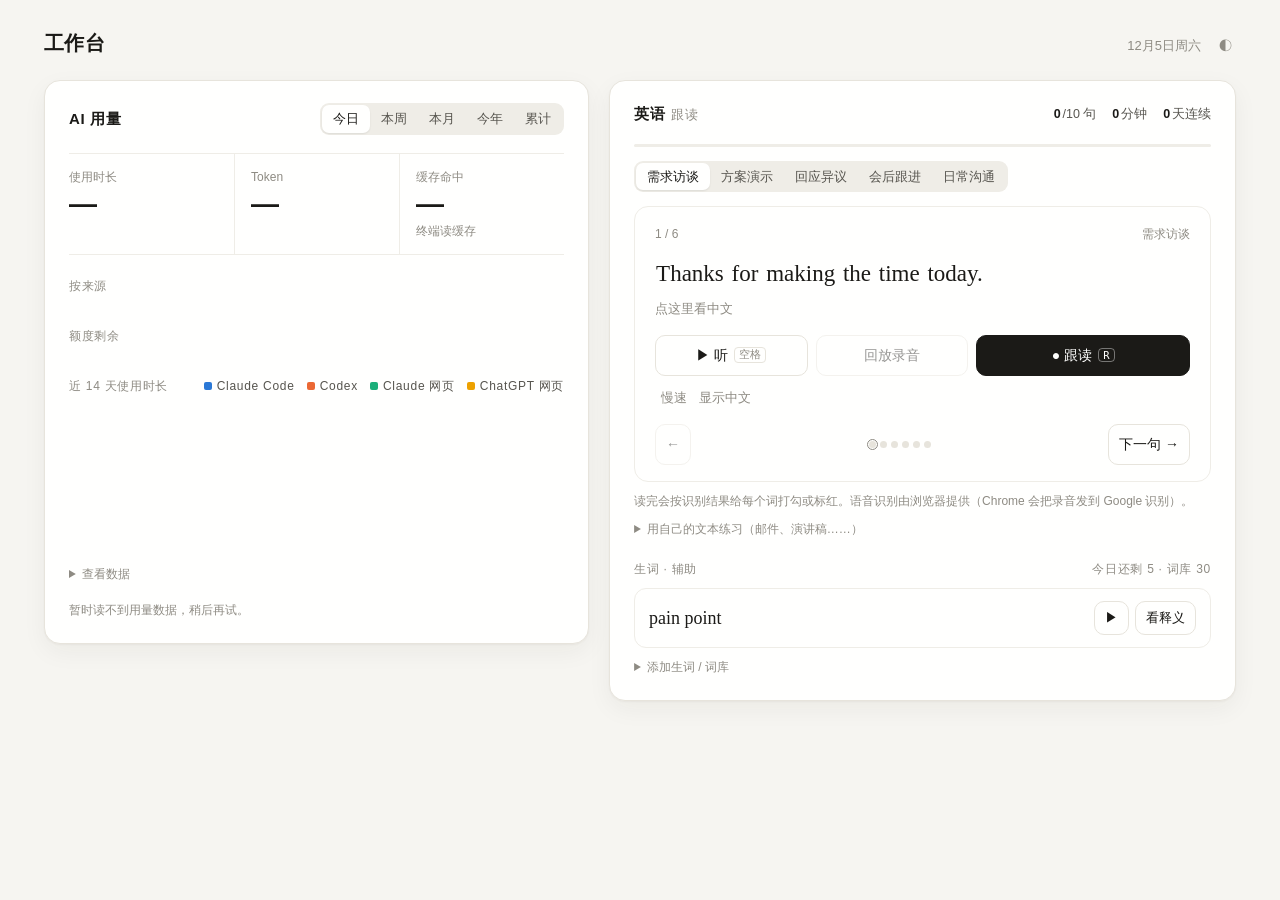
==== site/index.html @ 8e668b77 "Public workbench on GitHub Pages, English centred on reading aloud - site/index.html is the one work" ====
<!doctype html>
<html lang="zh-CN">
<head>
<meta charset="utf-8">
<meta name="viewport" content="width=device-width, initial-scale=1">
<title>个人工作台</title>
<meta name="description" content="AI 使用时长与 token 统计，以及英语跟读练习。">
<style>
:root {
  color-scheme: light;
  --bg: #f6f5f1; --panel: #fffffe; --ink: #1b1a17; --ink-2: #57554f; --ink-3: #8e8b83;
  --line: #e7e4dc; --line-2: #efede7; --accent: #b5562f; --hover: #f1efe9;
  --s1: #2a78d6; --s2: #eb6834; --s3: #1baf7a; --s4: #eda100;
  --good: #1f7a4d; --warn: #b26b00; --bad: #c0392b;
  --shadow: 0 1px 2px rgb(40 30 10 / 4%), 0 8px 24px rgb(40 30 10 / 5%);
}
@media (prefers-color-scheme: dark) {
  :root:not([data-theme="light"]) {
    color-scheme: dark;
    --bg: #131312; --panel: #1b1b19; --ink: #efede8; --ink-2: #b9b6ad; --ink-3: #85827a;
    --line: #2c2b28; --line-2: #242321; --accent: #e07a4f; --hover: #23221f;
    --s1: #3987e5; --s2: #d95926; --s3: #199e70; --s4: #c98500;
    --good: #4cbb84; --warn: #e0a33a; --bad: #e66767; --shadow: none;
  }
}
:root[data-theme="dark"] {
  color-scheme: dark;
  --bg: #131312; --panel: #1b1b19; --ink: #efede8; --ink-2: #b9b6ad; --ink-3: #85827a;
  --line: #2c2b28; --line-2: #242321; --accent: #e07a4f; --hover: #23221f;
  --s1: #3987e5; --s2: #d95926; --s3: #199e70; --s4: #c98500;
  --good: #4cbb84; --warn: #e0a33a; --bad: #e66767; --shadow: none;
}
* { box-sizing: border-box; }
html, body { margin: 0; }
body {
  background: var(--bg); color: var(--ink);
  font: 14px/1.5 -apple-system, BlinkMacSystemFont, "PingFang SC", "Helvetica Neue", "Hiragino Sans GB", sans-serif;
  -webkit-font-smoothing: antialiased;
}
button, input, textarea, select { font: inherit; color: inherit; }
.num { font-variant-numeric: tabular-nums; letter-spacing: -0.01em; }
.serif { font-family: "New York", "Iowan Old Style", Georgia, "Songti SC", serif; }
.wrap { max-width: 1240px; margin: 0 auto; padding: 28px 24px 48px; }
header.top { display: flex; align-items: baseline; justify-content: space-between; gap: 16px; margin-bottom: 22px; }
header.top h1 { margin: 0; font-size: 20px; font-weight: 600; letter-spacing: 0.02em; }
header.top .meta { color: var(--ink-3); font-size: 13px; display: flex; gap: 14px; align-items: center; }
.theme { border: 0; background: none; color: var(--ink-3); cursor: pointer; padding: 2px 4px; border-radius: 6px; }
.theme:hover { color: var(--ink); background: var(--hover); }
.grid { display: grid; grid-template-columns: minmax(0, 1fr) minmax(0, 1.15fr); gap: 20px; align-items: start; }
@media (max-width: 980px) { .grid { grid-template-columns: 1fr; } }
.panel { background: var(--panel); border: 1px solid var(--line); border-radius: 16px; box-shadow: var(--shadow); padding: 22px 24px 24px; min-width: 0; }
.panel-head { display: flex; align-items: center; justify-content: space-between; gap: 12px; margin-bottom: 18px; flex-wrap: wrap; }
.panel-head h2 { margin: 0; font-size: 15px; font-weight: 600; letter-spacing: 0.04em; }
.panel-head h2 span { color: var(--ink-3); font-weight: 400; margin-left: 6px; font-size: 13px; }
.sub { color: var(--ink-3); font-size: 12px; }
.section-title { color: var(--ink-3); font-size: 12px; letter-spacing: 0.06em; margin: 22px 0 10px; display: flex; justify-content: space-between; align-items: baseline; gap: 8px; flex-wrap: wrap; }
.seg { display: inline-flex; background: var(--line-2); border-radius: 9px; padding: 2px; max-width: 100%; overflow-x: auto; }
.seg button { border: 0; background: none; padding: 4px 11px; border-radius: 7px; cursor: pointer; color: var(--ink-2); font-size: 13px; white-space: nowrap; }
.seg button[aria-pressed="true"] { background: var(--panel); color: var(--ink); box-shadow: 0 1px 2px rgb(0 0 0 / 8%); }

/* AI 用量 */
.hero { display: grid; grid-template-columns: repeat(3, minmax(0, 1fr)); border-top: 1px solid var(--line-2); border-bottom: 1px solid var(--line-2); }
.hero > div { padding: 14px 0; min-width: 0; }
.hero > div + div { padding-left: 16px; border-left: 1px solid var(--line-2); }
.hero .k { color: var(--ink-3); font-size: 12px; }
.hero .v { font-size: 28px; font-weight: 600; line-height: 1.15; margin-top: 2px; }
.hero .v small { font-size: 14px; font-weight: 500; color: var(--ink-2); margin-left: 1px; }
.hero .d { color: var(--ink-3); font-size: 12px; margin-top: 2px; }
.rows { display: grid; gap: 2px; }
.row { display: grid; grid-template-columns: 10px minmax(0, 1fr) 70px 64px; align-items: center; gap: 10px; padding: 7px 0; }
.row .sw { width: 8px; height: 8px; border-radius: 2px; }
.row .name { display: flex; gap: 8px; align-items: baseline; min-width: 0; }
.row .name span:first-child { white-space: nowrap; overflow: hidden; text-overflow: ellipsis; }
.tag { font-size: 11px; color: var(--ink-3); border: 1px solid var(--line); border-radius: 5px; padding: 0 5px; line-height: 17px; white-space: nowrap; }
.row .t, .row .n { text-align: right; }
.row .n { color: var(--ink-2); }
.row .bar { grid-column: 2 / -1; height: 3px; background: var(--line-2); border-radius: 2px; overflow: hidden; margin-top: -2px; }
.row .bar i { display: block; height: 100%; border-radius: 2px; }
.row.head { color: var(--ink-3); font-size: 12px; padding: 0 0 2px; }
.quota { display: grid; grid-template-columns: repeat(2, minmax(0, 1fr)); gap: 12px; }
.qcard { border: 1px solid var(--line-2); border-radius: 12px; padding: 12px 14px; }
.qcard h3 { margin: 0 0 8px; font-size: 13px; font-weight: 600; }
.qline { display: grid; grid-template-columns: 24px minmax(0, 1fr) 40px; gap: 8px; align-items: center; font-size: 12px; color: var(--ink-2); }
.qline + .qline { margin-top: 8px; }
.qline b { font-weight: 600; color: var(--ink); text-align: right; font-size: 13px; }
.meter { height: 5px; background: var(--line-2); border-radius: 3px; overflow: hidden; }
.meter i { display: block; height: 100%; background: var(--ink-2); border-radius: 3px; }
.meter i.warn { background: var(--warn); }
.meter i.bad { background: var(--bad); }
.qreset { color: var(--ink-3); font-size: 11.5px; grid-column: 2 / -1; margin-top: -3px; }
.empty { color: var(--ink-3); font-size: 12.5px; }
.legend { display: flex; gap: 12px; flex-wrap: wrap; font-size: 12px; color: var(--ink-2); }
.legend span { display: inline-flex; align-items: center; gap: 5px; }
.legend i { width: 8px; height: 8px; border-radius: 2px; display: inline-block; }
.chart { position: relative; margin-top: 10px; }
.chart svg { display: block; width: 100%; height: 150px; overflow: visible; }
.chart .axis { fill: var(--ink-3); font-size: 10.5px; }
.chart .grid-line { stroke: var(--line-2); stroke-width: 1; }
.tip { position: absolute; pointer-events: none; background: var(--panel); border: 1px solid var(--line); border-radius: 10px; padding: 8px 10px; font-size: 12px; box-shadow: 0 6px 20px rgb(0 0 0 / 10%); min-width: 170px; opacity: 0; transition: opacity 120ms; z-index: 5; }
.tip.on { opacity: 1; }
.tip .tt { color: var(--ink-3); margin-bottom: 4px; }
.tip .tr { display: grid; grid-template-columns: 10px 1fr auto; gap: 6px; align-items: center; }
.tip .tr i { width: 8px; height: 8px; border-radius: 2px; }
details.data { margin-top: 10px; font-size: 12px; color: var(--ink-3); }
details.data summary { cursor: pointer; width: max-content; }
details.data .scroll { overflow-x: auto; }
details.data table { width: 100%; border-collapse: collapse; margin-top: 8px; color: var(--ink-2); white-space: nowrap; }
details.data th, details.data td { text-align: right; padding: 3px 6px; border-bottom: 1px solid var(--line-2); font-weight: 400; }
details.data th:first-child, details.data td:first-child { text-align: left; }
.foot { margin-top: 18px; color: var(--ink-3); font-size: 11.5px; line-height: 1.6; }

/* 英语：跟读 */
.chips { display: flex; gap: 16px; color: var(--ink-2); font-size: 12.5px; flex-wrap: wrap; }
.chips b { color: var(--ink); font-weight: 600; margin-right: 2px; }
.progress { height: 3px; background: var(--line-2); border-radius: 2px; overflow: hidden; margin-bottom: 14px; }
.progress i { display: block; height: 100%; background: var(--accent); transition: width 400ms ease; }
.topics { margin-bottom: 14px; }
.read { border: 1px solid var(--line-2); border-radius: 14px; padding: 18px 20px 16px; }
.read .pos { display: flex; justify-content: space-between; color: var(--ink-3); font-size: 12px; }
.sentence { font-size: 23px; line-height: 1.5; margin: 14px 0 6px; word-break: break-word; }
.sentence .w { border-radius: 4px; padding: 0 1px; transition: background 200ms, color 200ms; }
.sentence .w.hit { color: var(--good); }
.sentence .w.miss { color: var(--bad); text-decoration: underline; text-decoration-thickness: 1.5px; text-underline-offset: 4px; }
.sentence .w.now { background: color-mix(in srgb, var(--accent) 18%, transparent); }
.zh { color: var(--ink-2); font-size: 14px; min-height: 21px; }
.zh button { border: 0; background: none; color: var(--ink-3); cursor: pointer; padding: 0; font-size: 12.5px; }
.zh button:hover { color: var(--ink); }
.controls { display: grid; grid-template-columns: 1fr 1fr 1.4fr; gap: 8px; margin-top: 16px; }
.btn { border: 1px solid var(--line); background: var(--panel); border-radius: 10px; padding: 9px 10px; cursor: pointer; display: inline-flex; align-items: center; justify-content: center; gap: 6px; transition: background 120ms, border-color 120ms; white-space: nowrap; }
.btn:hover { background: var(--hover); }
.btn:disabled { opacity: 0.45; cursor: default; }
.btn kbd { font: 10.5px ui-monospace, monospace; color: var(--ink-3); border: 1px solid var(--line); border-radius: 4px; padding: 0 4px; }
.btn.primary { background: var(--ink); color: var(--panel); border-color: var(--ink); }
.btn.primary kbd { color: inherit; border-color: color-mix(in srgb, var(--panel) 40%, transparent); }
.btn.primary:hover { opacity: 0.9; background: var(--ink); }
.btn.rec { background: var(--bad); border-color: var(--bad); color: #fff; }
.btn.rec kbd { color: inherit; border-color: rgb(255 255 255 / 45%); }
.subcontrols { display: flex; justify-content: space-between; align-items: center; gap: 10px; margin-top: 10px; flex-wrap: wrap; }
.link { border: 0; background: none; color: var(--ink-3); cursor: pointer; padding: 3px 6px; border-radius: 6px; font-size: 12.5px; }
.link:hover { color: var(--ink); background: var(--hover); }
.link[aria-pressed="true"] { color: var(--ink); }
.result { margin-top: 14px; padding-top: 12px; border-top: 1px solid var(--line-2); display: none; gap: 4px; }
.result.on { display: grid; }
.result .score { display: flex; align-items: baseline; gap: 10px; }
.result .score b { font-size: 26px; font-weight: 600; }
.result .score span { color: var(--ink-3); font-size: 12.5px; }
.result .heard { color: var(--ink-2); font-size: 13px; }
.nav { display: grid; grid-template-columns: auto 1fr auto; gap: 8px; margin-top: 14px; align-items: center; }
.nav .dots { display: flex; gap: 4px; justify-content: center; flex-wrap: wrap; }
.nav .dots i { width: 7px; height: 7px; border-radius: 50%; background: var(--line); }
.nav .dots i.done { background: var(--good); }
.nav .dots i.cur { outline: 1.5px solid var(--ink-3); outline-offset: 1px; }
.note { color: var(--ink-3); font-size: 12px; margin-top: 10px; }
.custom { display: grid; gap: 8px; margin-top: 10px; }
.field { border: 1px solid var(--line); background: var(--bg); border-radius: 9px; padding: 8px 10px; width: 100%; outline: none; }
.field:focus { border-color: var(--ink-3); background: var(--panel); }
textarea.field { min-height: 84px; resize: vertical; line-height: 1.5; }
.row-end { display: flex; justify-content: space-between; align-items: center; gap: 8px; }
.btn-sm { border: 1px solid var(--line); background: var(--panel); border-radius: 8px; padding: 6px 14px; cursor: pointer; }
.btn-sm:hover { background: var(--hover); }
.msg { font-size: 12px; color: var(--ink-3); }
.msg.err { color: var(--bad); }

/* 英语：生词（辅助） */
.vocab { display: grid; grid-template-columns: minmax(0, 1fr) auto; gap: 12px; align-items: center; border: 1px solid var(--line-2); border-radius: 12px; padding: 12px 14px; }
.vocab .vf { font-size: 18px; font-weight: 500; }
.vocab .vb { color: var(--ink-2); font-size: 13px; margin-top: 2px; }
.vocab .ve { color: var(--ink-3); font-size: 12.5px; font-style: italic; margin-top: 2px; }
.vocab .va { display: flex; gap: 6px; }
.vocab .va .btn { padding: 6px 10px; font-size: 13px; }
.vocab .va .again { color: var(--bad); }
.vocab .va .good { color: var(--good); }
details.more { margin-top: 10px; }
details.more summary { cursor: pointer; color: var(--ink-3); font-size: 12px; width: max-content; }
.deck-list { margin-top: 8px; max-height: 240px; overflow: auto; border-top: 1px solid var(--line-2); }
.deck-item { display: grid; grid-template-columns: minmax(0, 1fr) auto auto; gap: 10px; align-items: center; padding: 6px 2px; border-bottom: 1px solid var(--line-2); font-size: 13px; }
.deck-item .f { overflow: hidden; text-overflow: ellipsis; white-space: nowrap; }
.deck-item .f span { color: var(--ink-3); margin-left: 8px; }
.deck-item .b { color: var(--ink-3); font-size: 11.5px; }
.deck-item button { border: 0; background: none; color: var(--ink-3); cursor: pointer; padding: 2px 6px; border-radius: 6px; }
.deck-item button:hover { color: var(--bad); background: var(--hover); }
form.add { display: grid; grid-template-columns: 1fr 1fr auto; gap: 8px; margin-top: 10px; }
form.add .ex { grid-column: 1 / 3; }

@media (max-width: 560px) {
  .wrap { padding: 18px 16px 36px; }
  .panel { padding: 18px 16px 20px; }
  .hero .v { font-size: 22px; }
  .hero > div + div { padding-left: 10px; }
  .quota { grid-template-columns: 1fr; }
  .row { grid-template-columns: 10px minmax(0, 1fr) 60px 52px; }
  .sentence { font-size: 20px; }
  .controls { grid-template-columns: 1fr 1fr; }
  .controls .btn.primary { grid-column: 1 / -1; }
  form.add { grid-template-columns: 1fr; }
  form.add .ex { grid-column: auto; }
}
@media (prefers-reduced-motion: reduce) { * { transition: none !important; } }
</style>
</head>
<body>
<div class="wrap">
  <header class="top">
    <h1>工作台</h1>
    <div class="meta">
      <span id="today"></span>
      <button class="theme" id="theme" title="切换深浅色" aria-label="切换深浅色">◐</button>
    </div>
  </header>

  <div class="grid">
    <!-- ==================== AI 用量 ==================== -->
    <section class="panel" aria-labelledby="ai-h">
      <div class="panel-head">
        <h2 id="ai-h">AI 用量</h2>
        <div class="seg" id="period" role="group" aria-label="统计区间"></div>
      </div>
      <div class="hero">
        <div><div class="k">使用时长</div><div class="v num" id="h-time">—</div><div class="d" id="h-time-d">&nbsp;</div></div>
        <div><div class="k">Token</div><div class="v num" id="h-tok">—</div><div class="d" id="h-tok-d">&nbsp;</div></div>
        <div><div class="k">缓存命中</div><div class="v num" id="h-cache">—</div><div class="d">终端读缓存</div></div>
      </div>
      <div class="section-title"><span>按来源</span></div>
      <div class="rows" id="rows"></div>
      <div class="section-title"><span>额度剩余</span><span id="q-note"></span></div>
      <div class="quota" id="quota"></div>
      <div class="section-title"><span>近 14 天使用时长</span><div class="legend" id="legend"></div></div>
      <div class="chart" id="chart"><svg id="svg" role="img" aria-label="近 14 天每天各来源使用时长"></svg><div class="tip" id="tip"></div></div>
      <details class="data"><summary>查看数据</summary><div class="scroll"><table id="table"></table></div></details>
      <div class="foot" id="foot">正在读取数据…</div>
    </section>

    <!-- ==================== 英语 ==================== -->
    <section class="panel" aria-labelledby="en-h">
      <div class="panel-head">
        <h2 id="en-h">英语<span>跟读</span></h2>
        <div class="chips" id="chips"></div>
      </div>
      <div class="progress"><i id="prog" style="width:0"></i></div>
      <div class="seg topics" id="topics" role="group" aria-label="材料"></div>

      <div class="read" id="read">
        <div class="pos"><span id="pos"></span><span id="passage-title"></span></div>
        <div class="sentence serif" id="sentence" aria-live="polite"></div>
        <div class="zh" id="zh"></div>
        <div class="controls">
          <button class="btn" id="b-listen" type="button">▶ 听 <kbd>空格</kbd></button>
          <button class="btn" id="b-play" type="button" disabled>回放录音</button>
          <button class="btn primary" id="b-rec" type="button">● 跟读 <kbd>R</kbd></button>
        </div>
        <div class="subcontrols">
          <span><button class="link" id="b-slow" type="button" aria-pressed="false">慢速</button><button class="link" id="b-zh" type="button" aria-pressed="false">显示中文</button></span>
          <span class="msg" id="rec-msg"></span>
        </div>
        <div class="result" id="result">
          <div class="score"><b class="num" id="score"></b><span id="score-d"></span></div>
          <div class="heard" id="heard"></div>
        </div>
        <div class="nav">
          <button class="btn" id="b-prev" type="button" aria-label="上一句">←</button>
          <div class="dots" id="dots"></div>
          <button class="btn" id="b-next" type="button">下一句 →</button>
        </div>
      </div>
      <div class="note" id="sr-note"></div>

      <details class="more" id="custom-box"><summary>用自己的文本练习（邮件、演讲稿……）</summary>
        <form class="custom" id="custom">
          <textarea class="field" name="text" placeholder="粘贴英文，按句子自动拆开"></textarea>
          <div class="row-end"><span class="msg" id="custom-msg">只保存在这个浏览器里</span><button class="btn-sm" type="submit">开始练习</button></div>
        </form>
      </details>

      <div class="section-title"><span>生词 · 辅助</span><span id="vocab-count"></span></div>
      <div id="vocab"></div>
      <details class="more"><summary>添加生词 / 词库</summary>
        <form class="add" id="add" autocomplete="off">
          <input class="field" name="front" placeholder="英文" required>
          <input class="field" name="back" placeholder="中文" required>
          <button class="btn-sm" type="submit">添加</button>
          <input class="field ex" name="example" placeholder="例句（可选）">
          <span class="msg" id="add-msg"></span>
        </form>
        <div class="deck-list" id="deck-list"></div>
      </details>
    </section>
  </div>
</div>

<script>
(() => {
  // ================= 通用 =================
  const $ = id => document.getElementById(id)
  const el = (tag, attrs = {}, ...kids) => {
    const e = document.createElement(tag)
    for (const [k, v] of Object.entries(attrs)) {
      if (k === 'class') e.className = v
      else if (k === 'style') e.style.cssText = v
      else if (k.startsWith('on')) e.addEventListener(k.slice(2), v)
      else e.setAttribute(k, v)
    }
    for (const k of kids.flat()) if (k != null) e.append(k)
    return e
  }
  const store = {
    get(k, d) { try { const v = localStorage.getItem(k); return v == null ? d : JSON.parse(v) } catch { return d } },
    set(k, v) { try { localStorage.setItem(k, JSON.stringify(v)) } catch { /* 无痕模式等 */ } },
  }
  const pad2 = n => String(n).padStart(2, '0')
  const dayKey = (t = new Date()) => `${t.getFullYear()}-${pad2(t.getMonth() + 1)}-${pad2(t.getDate())}`
  const addDays = (k, n) => { const d = new Date(k + 'T00:00'); d.setDate(d.getDate() + n); return dayKey(d) }
  const fmtTime = min => {
    const m = Math.floor(min)
    if (m < 60) return [m, 'm']
    const h = Math.floor(m / 60)
    return h >= 100 ? [h, 'h'] : [`${h}h${pad2(m % 60)}`, 'm']
  }
  const fmtTimeStr = m => fmtTime(m).join('')
  const fmtTok = n => n >= 1e9 ? [(n / 1e9).toFixed(1), 'B'] : n >= 1e6 ? [(n / 1e6).toFixed(1), 'M']
    : n >= 1e3 ? [(n / 1e3).toFixed(n < 1e4 ? 1 : 0), 'k'] : [String(n), '']
  const fmtTokStr = n => fmtTok(n).join('')
  const big = ([v, u]) => [document.createTextNode(v), u ? el('small', {}, u) : null]

  const applyTheme = t => { if (t) document.documentElement.dataset.theme = t; else delete document.documentElement.dataset.theme }
  applyTheme(store.get('wb-theme', ''))
  $('theme').addEventListener('click', () => {
    const cur = document.documentElement.dataset.theme || (matchMedia('(prefers-color-scheme: dark)').matches ? 'dark' : 'light')
    const next = cur === 'dark' ? 'light' : 'dark'
    applyTheme(next); store.set('wb-theme', next); drawChart()
  })
  $('today').textContent = new Date().toLocaleDateString('zh-CN', { month: 'long', day: 'numeric', weekday: 'short' })

  // ================= AI 用量 =================
  const SOURCES = [
    { id: 'claude_code', name: 'Claude Code', tag: '实际', color: '--s1' },
    { id: 'codex', name: 'Codex', tag: '实际', color: '--s2' },
    { id: 'claude', name: 'Claude 网页', tag: '估算', color: '--s3' },
    { id: 'chatgpt', name: 'ChatGPT 网页', tag: '估算', color: '--s4' },
  ]
  const PERIODS = [['day', '今日'], ['week', '本周'], ['month', '本月'], ['year', '今年'], ['all', '累计']]
  let period = store.get('wb-period', 'day')
  if (!PERIODS.some(p => p[0] === period)) period = 'day'
  let data = null
  let days = []

  for (const [id, label] of PERIODS) {
    $('period').append(el('button', { type: 'button', 'data-id': id, 'aria-pressed': String(id === period),
      onclick: () => { period = id; store.set('wb-period', id); renderUsage() } }, label))
  }
  $('legend').replaceChildren(...SOURCES.map(s => el('span', {}, el('i', { style: `background:var(${s.color})` }), s.name)))

  const until = iso => {
    if (!iso) return ''
    const m = Math.round((Date.parse(iso) - Date.now()) / 60000)
    if (!isFinite(m)) return ''
    if (m <= 0) return '数据之后已重置'
    if (m < 60) return `${m} 分钟后重置`
    if (m < 1440) return `${Math.floor(m / 60)} 小时 ${m % 60} 分后重置`
    const d = new Date(iso)
    return `周${'日一二三四五六'[d.getDay()]} ${pad2(d.getHours())}:${pad2(d.getMinutes())} 重置`
  }
  const ago = iso => {
    const m = Math.round((Date.now() - Date.parse(iso)) / 60000)
    return m < 1 ? '刚刚' : m < 60 ? `${m} 分钟前` : m < 1440 ? `${Math.round(m / 60)} 小时前` : `${Math.round(m / 1440)} 天前`
  }

  function renderUsage() {
    if (!data) return
    for (const b of $('period').children) b.setAttribute('aria-pressed', String(b.dataset.id === period))
    const p = data.periods[period]
    const label = PERIODS.find(x => x[0] === period)[1]
    $('h-time').replaceChildren(...big(fmtTime(p.total.minutes)))
    $('h-tok').replaceChildren(...big(fmtTok(p.total.tokens)))
    $('h-cache').replaceChildren(...big(fmtTok(p.cli_total.cache_read_tokens || 0)))
    $('h-time-d').textContent = `${label} · 终端 ${fmtTimeStr(p.cli_total.minutes)} · 网页 ${fmtTimeStr(p.web_total.minutes)}`
    $('h-tok-d').textContent = `终端 ${fmtTokStr(p.cli_total.tokens)} · 网页 ${fmtTokStr(p.web_total.tokens)}`
    const maxMin = Math.max(1, ...SOURCES.map(s => p[s.id].minutes))
    $('rows').replaceChildren(
      el('div', { class: 'row head' }, el('span'), el('span', {}, '来源'), el('span', { class: 't' }, '时长'), el('span', { class: 'n' }, 'Token')),
      ...SOURCES.map(s => el('div', { class: 'row' },
        el('span', { class: 'sw', style: `background:var(${s.color})` }),
        el('span', { class: 'name' }, el('span', {}, s.name), el('span', { class: 'tag' }, s.tag)),
        el('span', { class: 't num' }, fmtTimeStr(p[s.id].minutes)),
        el('span', { class: 'n num' }, fmtTokStr(p[s.id].tokens)),
        el('span', { class: 'bar' }, el('i', { style: `width:${(p[s.id].minutes / maxMin * 100).toFixed(1)}%;background:var(${s.color})` })))))
    const q = data.quota || {}
    const card = (title, w) => {
      const lines = [['five_hour', '5h'], ['seven_day', '7d']].filter(([k]) => w && w[k])
      if (!lines.length) return el('div', { class: 'qcard' }, el('h3', {}, title), el('div', { class: 'empty' }, '暂无读数'))
      return el('div', { class: 'qcard' }, el('h3', {}, title), ...lines.map(([k, short]) => {
        const left = w[k].remaining_percent
        return el('div', { class: 'qline' }, el('span', {}, short),
          el('span', { class: 'meter' }, el('i', { class: left <= 10 ? 'bad' : left <= 25 ? 'warn' : '', style: `width:${left}%` })),
          el('b', { class: 'num' }, `${Math.round(left)}%`),
          el('span', { class: 'qreset' }, until(w[k].resets_at)))
      }))
    }
    $('quota').replaceChildren(card('Claude', q.claude), card('Codex', q.codex))
    $('q-note').textContent = data.updated_at ? `${ago(data.updated_at)}的读数` : ''
    $('foot').textContent = `数据更新于 ${new Date(data.updated_at).toLocaleString('zh-CN', { month: 'numeric', day: 'numeric', hour: '2-digit', minute: '2-digit' })}，每 12 小时自动更新。终端数据来自 Claude Code / Codex 的会话记录（实际 token）；网页数据来自浏览器扩展（按文字估算）。Token = 未命中缓存的输入 + 写缓存 + 输出。`
  }

  const css = v => getComputedStyle(document.documentElement).getPropertyValue(v).trim()
  function drawChart() {
    const svg = $('svg')
    const W = svg.clientWidth || 600, H = 150, padL = 30, padB = 20, padT = 6
    svg.setAttribute('viewBox', `0 0 ${W} ${H}`)
    svg.replaceChildren()
    if (!days.length) return
    const NS = 'http://www.w3.org/2000/svg'
    const mk = (tag, a) => { const e = document.createElementNS(NS, tag); for (const k in a) e.setAttribute(k, a[k]); return e }
    const totals = days.map(d => SOURCES.reduce((s, x) => s + d[x.id].minutes, 0))
    const maxH = Math.max(60, ...totals) / 60
    const step = maxH <= 2 ? 0.5 : maxH <= 6 ? 1 : maxH <= 12 ? 2 : 4
    const top = Math.ceil(maxH / step) * step
    const y = min => padT + (H - padT - padB) * (1 - min / 60 / top)
    for (let v = 0; v <= top + 1e-9; v += step) {
      svg.append(mk('line', { x1: padL, x2: W, y1: y(v * 60), y2: y(v * 60), class: 'grid-line' }))
      const t = mk('text', { x: padL - 6, y: y(v * 60) + 3.5, 'text-anchor': 'end', class: 'axis' }); t.textContent = `${v}h`; svg.append(t)
    }
    const bw = (W - padL) / days.length
    const barW = Math.min(22, bw * 0.62)
    days.forEach((d, i) => {
      const cx = padL + bw * i + bw / 2
      let acc = 0
      for (const s of SOURCES) {
        const v = d[s.id].minutes
        if (v <= 0) continue
        const y0 = y(acc), y1 = y(acc + v)
        const h = Math.max(0, y0 - y1 - (acc > 0 ? 2 : 0))
        acc += v
        if (h >= 0.5) svg.append(mk('rect', { x: cx - barW / 2, y: y1, width: barW, height: h, rx: 2, fill: css(s.color) }))
      }
      if (i % 2 === (days.length - 1) % 2) {
        const t = mk('text', { x: cx, y: H - 5, 'text-anchor': 'middle', class: 'axis' }); t.textContent = d.date.slice(5).replace('-', '/'); svg.append(t)
      }
      const hit = mk('rect', { x: padL + bw * i, y: 0, width: bw, height: H - padB, fill: 'transparent' })
      hit.addEventListener('mouseenter', () => showTip(i, cx))
      hit.addEventListener('mouseleave', () => $('tip').classList.remove('on'))
      svg.append(hit)
    })
  }
  function showTip(i, cx) {
    const d = days[i], tip = $('tip')
    const total = SOURCES.reduce((s, x) => s + d[x.id].minutes, 0)
    tip.replaceChildren(el('div', { class: 'tt' }, `${d.date} · ${fmtTimeStr(total)}`),
      ...SOURCES.map(s => el('div', { class: 'tr' }, el('i', { style: `background:var(${s.color})` }), el('span', {}, s.name),
        el('span', { class: 'num' }, `${fmtTimeStr(d[s.id].minutes)} · ${fmtTokStr(d[s.id].tokens)}`))))
    tip.style.left = `${Math.min(Math.max(0, cx - 85), $('chart').clientWidth - 180)}px`
    tip.style.top = '-8px'
    tip.classList.add('on')
  }
  addEventListener('resize', () => drawChart())

  function renderTable() {
    $('table').replaceChildren(
      el('tr', {}, el('th', {}, '日期'), ...SOURCES.map(s => el('th', {}, s.name)), el('th', {}, '合计')),
      ...days.slice().reverse().map(d => el('tr', {}, el('td', {}, d.date),
        ...SOURCES.map(s => el('td', { class: 'num' }, `${fmtTimeStr(d[s.id].minutes)} / ${fmtTokStr(d[s.id].tokens)}`)),
        el('td', { class: 'num' }, `${fmtTimeStr(d.total.minutes)} / ${fmtTokStr(d.total.tokens)}`))))
  }

  async function loadUsage() {
    try {
      const r = await fetch(`data.json?t=${Math.floor(Date.now() / 300000)}`, { cache: 'no-store' })
      if (!r.ok) throw new Error(r.status)
      data = await r.json()
      const byDate = Object.fromEntries((data.daily || []).map(d => [d.date, d]))
      const zero = { minutes: 0, tokens: 0 }
      const end = dayKey()
      days = Array.from({ length: 14 }, (_, i) => {
        const d = addDays(end, i - 13)
        const r = byDate[d] || {}
        return { date: d, total: r.total || zero, ...Object.fromEntries(SOURCES.map(s => [s.id, r[s.id] || zero])) }
      })
      renderUsage(); drawChart(); renderTable()
    } catch {
      $('foot').textContent = '暂时读不到用量数据，稍后再试。'
    }
  }

  // ================= 英语：跟读（主） =================
  const PASSAGES = [
    { id: 'discovery', title: '需求访谈', lines: [
      ['Thanks for making the time today.', '谢谢您今天抽出时间。'],
      ["Before I show anything, I'd like to understand how your team works today.", '在展示任何东西之前，我想先了解一下贵团队现在是怎么工作的。'],
      ['Could you walk me through what happens after a customer sends an inquiry?', '能给我讲讲客户发来询价之后，整个流程是怎样的吗？'],
      ['Where does the process slow down the most?', '流程里最慢的环节在哪里？'],
      ['If we could fix one thing in the next three months, what would it be?', '如果接下来三个月只能解决一件事，会是什么？'],
      ['Who else should be part of this conversation?', '还有谁应该参与进来？'],
    ] },
    { id: 'demo', title: '方案演示', lines: [
      ["Let me show you how this would work with your own documents.", '我给您演示一下，用你们自己的文档会是什么效果。'],
      ['Every answer links back to the source, so your team can check it in one click.', '每个回答都附上出处，团队一键就能核对。'],
      ["If the assistant isn't sure, it hands the question to a person.", '如果助手拿不准，就把问题转给人工。'],
      ['We usually start with a two-week pilot on a single use case.', '我们一般先在一个场景上做两周试点。'],
      ['That way you can measure the impact before you commit to a full rollout.', '这样您可以在全面推广之前先看到实际效果。'],
    ] },
    { id: 'objection', title: '回应异议', lines: [
      ["That's a fair concern, and we hear it a lot.", '这个顾虑很合理，我们经常听到。'],
      ['Your data stays in your own environment and is never used to train models.', '您的数据留在你们自己的环境里，不会被用来训练模型。'],
      ['What would you need to see to feel comfortable moving forward?', '要看到什么，您才放心往下推进？'],
      ["If budget is the main issue, we can start smaller and expand later.", '如果主要是预算问题，我们可以先小范围开始，之后再扩大。'],
      ["Let's agree on the success metrics first, so the decision is easy later.", '我们先把成功指标定下来，后面做决定就简单了。'],
    ] },
    { id: 'followup', title: '会后跟进', lines: [
      ['Thanks again for the great conversation this afternoon.', '再次感谢今天下午的交流。'],
      ['As promised, here is a short summary and the next steps.', '按约定，这里是简要总结和下一步安排。'],
      ['You will share a sample of past tickets by Wednesday.', '您周三前提供一部分历史工单样本。'],
      ['We will come back with a working demo the following week.', '我们下周带着可运行的演示回来。'],
      ['Let me know if I missed anything.', '如果有遗漏，请告诉我。'],
    ] },
    { id: 'daily', title: '日常沟通', lines: [
      ["Sorry, I didn't catch that. Could you say it again?", '抱歉，我没听清，能再说一遍吗？'],
      ['Just to make sure I understand, you mean the report is due on Friday?', '我确认一下，您是说报告周五要交？'],
      ["I'm running about ten minutes late. I'll be there as soon as I can.", '我大概会晚十分钟，会尽快赶到。'],
      ["That makes sense. Let's go with your plan.", '有道理，就按你的方案来。'],
      ["I'll look into it and get back to you by the end of the day.", '我查一下，今天下班前回复你。'],
    ] },
  ]
  const GOAL = 10
  const SR = window.SpeechRecognition || window.webkitSpeechRecognition

  let custom = store.get('en-custom', null) // { title, lines: [[en, zh]] }
  let topic = store.get('en-topic', 'discovery')
  let idx = 0
  let slow = store.get('en-slow', false)
  let showZh = store.get('en-zh', false)
  let practice = store.get('en-practice', {}) // { date: { sentences, seconds, done: { 'topic:i': bestScore } } }
  const passages = () => custom ? [...PASSAGES, { id: 'custom', title: '我的文本', lines: custom.lines }] : PASSAGES
  const passage = () => passages().find(p => p.id === topic) || PASSAGES[0]
  const todayLog = () => (practice[dayKey()] ||= { sentences: 0, seconds: 0, done: {} })
  const savePractice = () => {
    const keep = Object.keys(practice).sort().slice(-400) // 只留最近 400 天
    practice = Object.fromEntries(keep.map(k => [k, practice[k]]))
    store.set('en-practice', practice)
  }
  const streak = () => {
    let n = 0, d = dayKey()
    if (!practice[d]?.sentences) d = addDays(d, -1)
    while (practice[d]?.sentences) { n++; d = addDays(d, -1) }
    return n
  }

  // 朗读
  let voice = null
  const pickVoice = () => {
    const vs = speechSynthesis.getVoices().filter(v => /^en(-|_)US/i.test(v.lang))
    voice = vs.find(v => /Samantha|Ava|Allison|Google US English|Jenny|Aria/.test(v.name)) || vs[0] || null
  }
  if ('speechSynthesis' in window) { pickVoice(); speechSynthesis.addEventListener?.('voiceschanged', pickVoice) }
  let speakStarted = 0
  function speak(text, onWord) {
    if (!('speechSynthesis' in window)) return
    speechSynthesis.cancel()
    const u = new SpeechSynthesisUtterance(text)
    u.lang = 'en-US'; u.rate = slow ? 0.7 : 0.95
    if (voice) u.voice = voice
    speakStarted = performance.now()
    if (onWord) u.onboundary = e => { if (e.name === 'word' || e.charIndex != null) onWord(e.charIndex) }
    u.onend = () => { addSeconds((performance.now() - speakStarted) / 1000); highlightAt(-1) }
    speechSynthesis.speak(u)
  }
  function addSeconds(s) { if (s > 0 && s < 120) { todayLog().seconds += s; savePractice(); renderChips() } }

  // 词的切分与比对
  const CONTRACT = { "i'll": 'i will', "i'm": 'i am', "i'd": 'i would', "i've": 'i have', "you're": 'you are', "we're": 'we are',
    "we'll": 'we will', "they're": 'they are', "it's": 'it is', "that's": 'that is', "what's": 'what is', "let's": 'let us',
    "don't": 'do not', "doesn't": 'does not', "didn't": 'did not', "can't": 'can not', "cannot": 'can not', "isn't": 'is not',
    "won't": 'will not', "there's": 'there is', "here's": 'here is', "you'll": 'you will', "aren't": 'are not' }
  const norm = w => w.toLowerCase().replace(/[’‘]/g, "'").replace(/[^a-z0-9']/g, '')
  const expand = w => (CONTRACT[w] || w).split(' ').filter(Boolean)
  const words = text => [...text.matchAll(/\S+/g)].map(m => ({ raw: m[0], at: m.index }))

  function score(target, heard) {
    // 目标词展开成小词，记住每个小词属于哪个原词
    const t = [], owner = []
    target.forEach((w, i) => { for (const p of expand(norm(w.raw))) if (p) { t.push(p); owner.push(i) } })
    const h = heard.split(/\s+/).map(norm).filter(Boolean).flatMap(expand)
    const n = t.length, m = h.length
    const L = Array.from({ length: n + 1 }, () => new Array(m + 1).fill(0))
    for (let i = n - 1; i >= 0; i--) for (let j = m - 1; j >= 0; j--)
      L[i][j] = t[i] === h[j] ? L[i + 1][j + 1] + 1 : Math.max(L[i + 1][j], L[i][j + 1])
    const hitPart = new Array(n).fill(false)
    for (let i = 0, j = 0; i < n && j < m;) {
      if (t[i] === h[j]) { hitPart[i] = true; i++; j++ } else if (L[i + 1][j] >= L[i][j + 1]) i++; else j++
    }
    const hit = target.map((_, i) => owner.every((o, k) => o !== i || hitPart[k]) && owner.includes(i))
    const counted = target.map((_, i) => owner.includes(i))
    const total = counted.filter(Boolean).length
    return { hit, pct: total ? Math.round(hit.filter((x, i) => x && counted[i]).length / total * 100) : 0 }
  }

  // 渲染
  function renderTopics() {
    $('topics').replaceChildren(...passages().map(p => el('button', { type: 'button', 'aria-pressed': String(p.id === topic),
      onclick: () => { topic = p.id; store.set('en-topic', topic); idx = firstUndone(); renderRead() } }, p.title)))
  }
  const doneKey = i => `${topic}:${i}`
  const firstUndone = () => {
    const done = todayLog().done
    const i = passage().lines.findIndex((_, k) => done[doneKey(k)] == null)
    return i < 0 ? 0 : i
  }
  function renderChips() {
    const log = todayLog()
    $('chips').replaceChildren(
      el('span', {}, el('b', { class: 'num' }, `${log.sentences}`), `/${GOAL} 句`),
      el('span', {}, el('b', { class: 'num' }, `${Math.round(log.seconds / 60)}`), '分钟'),
      el('span', {}, el('b', { class: 'num' }, `${streak()}`), '天连续'))
    $('prog').style.width = `${Math.min(100, log.sentences / GOAL * 100)}%`
  }
  function highlightAt(charIndex) {
    for (const s of $('sentence').querySelectorAll('.w')) {
      const at = +s.dataset.at
      s.classList.toggle('now', charIndex >= 0 && charIndex >= at && charIndex < at + s.textContent.length + 1)
    }
  }
  function renderRead(result) {
    for (const b of $('topics').children) b.setAttribute('aria-pressed', String(b.textContent === passage().title))
    const p = passage()
    if (idx >= p.lines.length) idx = 0
    const [en, zh] = p.lines[idx]
    const ws = words(en)
    $('pos').textContent = `${idx + 1} / ${p.lines.length}`
    $('passage-title').textContent = p.title
    $('sentence').replaceChildren(...ws.flatMap((w, i) => [
      el('span', { class: `w${result ? (result.hit[i] ? ' hit' : ' miss') : ''}`, 'data-at': w.at }, w.raw), ' ']))
    $('zh').replaceChildren(showZh ? (zh || '（没有中文）') : el('button', { type: 'button', onclick: () => { showZh = true; store.set('en-zh', true); renderRead(result); syncToggles() } }, '点这里看中文'))
    const done = todayLog().done
    $('dots').replaceChildren(...p.lines.map((_, k) => el('i', { class: `${done[`${topic}:${k}`] != null ? 'done' : ''}${k === idx ? ' cur' : ''}`, title: `第 ${k + 1} 句` })))
    $('b-prev').disabled = idx === 0
    $('b-next').textContent = idx === p.lines.length - 1 ? '换一组 →' : '下一句 →'
    if (!result) { $('result').classList.remove('on'); $('b-play').disabled = !lastAudio || lastAudioFor !== `${topic}:${idx}` }
  }
  function syncToggles() {
    $('b-slow').setAttribute('aria-pressed', String(slow)); $('b-slow').textContent = slow ? '慢速 ✓' : '慢速'
    $('b-zh').setAttribute('aria-pressed', String(showZh)); $('b-zh').textContent = showZh ? '隐藏中文' : '显示中文'
  }

  // 跟读：语音识别评分 + 录音回放
  let recognizing = false, rec = null, mediaRec = null, chunks = [], lastAudio = null, lastAudioFor = '', recStart = 0
  async function startRecording() {
    if (recognizing) return stopRecording()
    speechSynthesis?.cancel()
    const [en] = passage().lines[idx]
    const target = words(en)
    const key = `${topic}:${idx}`
    $('rec-msg').className = 'msg'; $('rec-msg').textContent = '请读出这句话…'
    recognizing = true; recStart = performance.now()
    $('b-rec').classList.add('rec'); $('b-rec').replaceChildren('■ 结束 ', el('kbd', {}, 'R'))
    // 录音（用于回放）
    try {
      const stream = await navigator.mediaDevices.getUserMedia({ audio: true })
      chunks = []
      mediaRec = new MediaRecorder(stream)
      mediaRec.ondataavailable = e => chunks.push(e.data)
      mediaRec.onstop = () => {
        stream.getTracks().forEach(t => t.stop())
        if (lastAudio) URL.revokeObjectURL(lastAudio)
        lastAudio = URL.createObjectURL(new Blob(chunks, { type: mediaRec.mimeType || 'audio/webm' }))
        lastAudioFor = key
        $('b-play').disabled = false
      }
      mediaRec.start()
    } catch {
      mediaRec = null
      if (!SR) { $('rec-msg').className = 'msg err'; $('rec-msg').textContent = '无法使用麦克风：请在浏览器里允许麦克风权限'; return finishUi() }
    }
    if (!SR) return // 只录音，手动结束
    rec = new SR()
    rec.lang = 'en-US'; rec.interimResults = true; rec.maxAlternatives = 1; rec.continuous = false
    let heard = ''
    rec.onresult = e => {
      heard = [...e.results].map(r => r[0].transcript).join(' ')
      $('rec-msg').textContent = heard
    }
    rec.onerror = e => {
      $('rec-msg').className = 'msg err'
      $('rec-msg').textContent = e.error === 'not-allowed' ? '请在浏览器里允许麦克风权限' : e.error === 'no-speech' ? '没听到声音，再试一次' : `识别出错：${e.error}`
    }
    rec.onend = () => {
      stopMedia()
      finishUi()
      if (!heard) return
      const res = score(target, heard)
      showResult(res, heard, key)
    }
    try { rec.start() } catch { finishUi() }
  }
  function stopMedia() { if (mediaRec && mediaRec.state !== 'inactive') mediaRec.stop() }
  function stopRecording() { if (rec) rec.stop(); else { stopMedia(); finishUi(); markDone(`${topic}:${idx}`, null); $('rec-msg').textContent = '已录音，点「回放录音」和原音对比' } }
  function finishUi() {
    if (recognizing) addSeconds((performance.now() - recStart) / 1000)
    recognizing = false; rec = null
    $('b-rec').classList.remove('rec'); $('b-rec').replaceChildren('● 跟读 ', el('kbd', {}, 'R'))
  }
  function markDone(key, pct) {
    const log = todayLog()
    if (log.done[key] == null) log.sentences++
    log.done[key] = Math.max(log.done[key] ?? -1, pct ?? 0)
    savePractice(); renderChips()
  }
  function showResult(res, heard, key) {
    markDone(key, res.pct)
    renderRead(res)
    $('result').classList.add('on')
    $('score').textContent = `${res.pct}%`
    const missed = words(passage().lines[idx][0]).filter((_, i) => !res.hit[i]).map(w => w.raw.replace(/[^\w'’-]/g, ''))
    $('score-d').textContent = res.pct >= 90 ? '很好，可以下一句' : res.pct >= 70 ? `再读一遍会更顺${missed.length ? `：注意 ${missed.slice(0, 4).join('、')}` : ''}`
      : `先点「听」跟着原音读几遍${missed.length ? `，红色的词没读清` : ''}`
    $('heard').textContent = `识别到：${heard}`
    $('rec-msg').textContent = ''
  }

  $('b-listen').addEventListener('click', () => speak(passage().lines[idx][0], highlightAt))
  $('b-rec').addEventListener('click', startRecording)
  $('b-play').addEventListener('click', () => { if (lastAudio) new Audio(lastAudio).play() })
  $('b-prev').addEventListener('click', () => { if (idx > 0) { idx--; renderRead() } })
  $('b-next').addEventListener('click', () => {
    const p = passage()
    if (idx < p.lines.length - 1) idx++
    else { const ps = passages(); topic = ps[(ps.findIndex(x => x.id === topic) + 1) % ps.length].id; store.set('en-topic', topic); idx = 0 }
    renderRead()
  })
  $('b-slow').addEventListener('click', () => { slow = !slow; store.set('en-slow', slow); syncToggles() })
  $('b-zh').addEventListener('click', () => { showZh = !showZh; store.set('en-zh', showZh); syncToggles(); renderRead() })
  addEventListener('keydown', e => {
    if ((e.target instanceof Element && e.target.closest('input, textarea, select, button, summary')) || e.metaKey || e.ctrlKey || e.altKey) return
    if (e.key === ' ') { e.preventDefault(); $('b-listen').click() }
    else if (e.key === 'r' || e.key === 'R') { e.preventDefault(); startRecording() }
    else if (e.key === 'ArrowRight') $('b-next').click()
    else if (e.key === 'ArrowLeft') $('b-prev').click()
  })
  $('custom').addEventListener('submit', e => {
    e.preventDefault()
    const text = new FormData(e.target).get('text').trim()
    const lines = (text.replace(/\s+/g, ' ').match(/[^.!?]+[.!?]+["'”’)]*|[^.!?]+$/g) || [])
      .map(s => s.trim()).filter(s => /[a-z]/i.test(s)).slice(0, 40).map(s => [s, ''])
    if (!lines.length) { $('custom-msg').className = 'msg err'; $('custom-msg').textContent = '没找到英文句子'; return }
    custom = { title: '我的文本', lines }
    store.set('en-custom', custom)
    topic = 'custom'; idx = 0; store.set('en-topic', topic)
    $('custom-msg').className = 'msg'; $('custom-msg').textContent = `已拆成 ${lines.length} 句`
    renderTopics(); renderRead()
  })
  $('sr-note').textContent = SR
    ? '读完会按识别结果给每个词打勾或标红。语音识别由浏览器提供（Chrome 会把录音发到 Google 识别）。'
    : '这个浏览器不支持自动评分：仍可录音，然后用「回放录音」和原音对比。Chrome、Edge、Safari 支持评分。'

  // ================= 英语：生词（辅） =================
  const SEED = [
    ['pain point', '痛点', "What's the biggest pain point in your current quoting process?"],
    ['walk me through', '给我讲讲（流程）', 'Could you walk me through how a support ticket is handled today?'],
    ['stakeholder', '利益相关方 / 关键人', 'Who are the key stakeholders we should involve in the pilot?'],
    ['decision maker', '拍板人', 'Is the CFO the final decision maker on this budget?'],
    ['proof of concept', '概念验证', 'We can run a two-week proof of concept on your own documents.'],
    ['pilot', '试点', "Let's start with a pilot in one region before rolling it out."],
    ['roll out', '全面推广 / 上线', 'We plan to roll it out to all sales teams in Q3.'],
    ['adoption', '（员工）实际使用率', 'Adoption dropped after week two, so we added in-app tips.'],
    ['ROI', '投资回报', 'The ROI comes mainly from cutting manual data entry.'],
    ['business case', '立项理由', "I'll help you build the business case for your leadership."],
    ['success metrics', '成功指标', "Let's agree on the success metrics before we start."],
    ['baseline', '基线（改进前的水平）', "What's the baseline response time today?"],
    ['bottleneck', '瓶颈', 'Approval is the real bottleneck, not data collection.'],
    ['workflow', '工作流', 'We automate the workflow from inquiry to quote.'],
    ['knowledge base', '知识库', 'The assistant answers from your internal knowledge base.'],
    ['hallucination', '（模型）编造内容', 'We reduce hallucinations by limiting answers to retrieved sources.'],
    ['edge case', '边界情况', 'Large refunds are an edge case we route to a human.'],
    ['human in the loop', '人工把关环节', 'Keep a human in the loop for contract-related replies.'],
    ['integrate with', '与……集成', 'It integrates with your CRM through the open API.'],
    ['data silo', '数据孤岛', 'Sales and service data sit in separate silos.'],
    ['trade-off', '取舍', 'The trade-off is speed versus accuracy.'],
    ['scope creep', '需求范围蔓延', "Let's lock the scope to avoid scope creep."],
    ['deliverable', '交付物', 'The first deliverable is a working demo on your data.'],
    ['follow up', '跟进', "I'll follow up with a summary and next steps by Friday."],
    ['circle back', '回头再议', 'Let me check with our engineers and circle back tomorrow.'],
    ['on the same page', '理解一致', "Just to make sure we're on the same page about the budget."],
    ['objection', '（客户）异议', 'The most common objection is data security.'],
    ['quick win', '速赢', 'A quick win in month one builds trust for the bigger project.'],
    ['champion', '客户内部的推动者', 'We need a champion inside the operations team.'],
    ['procurement', '采购流程', 'How long does procurement usually take on your side?'],
  ]
  const INTERVALS = [0, 1, 2, 4, 7, 15, 30, 60]
  const NEW_PER_DAY = 5
  let deck = store.get('en-deck', null)
  if (!deck) deck = { cards: SEED.map(([f, b, e], i) => ({ id: `s${i}`, front: f, back: b, example: e, box: 0, due: null })), log: {} }
  let vRevealed = false
  const saveDeck = () => store.set('en-deck', deck)
  function vQueue() {
    const t = dayKey()
    const due = deck.cards.filter(c => c.box > 0 && c.due && c.due <= t).sort((a, b) => a.due.localeCompare(b.due))
    const room = Math.max(0, NEW_PER_DAY - (deck.log[t]?.new || 0))
    const retry = due.filter(c => c.last === t)
    return [...due.filter(c => c.last !== t), ...deck.cards.filter(c => c.box === 0).slice(0, room), ...retry]
  }
  function vGrade(card, g) {
    const t = dayKey(), log = (deck.log[t] ||= { reviews: 0, new: 0 })
    if (card.box === 0) log.new++
    log.reviews++
    if (g === 'again') { card.box = 1; card.due = t } else { card.box = Math.min(INTERVALS.length - 1, card.box + 1); card.due = addDays(t, INTERVALS[card.box]) }
    card.last = t
    vRevealed = false
    saveDeck(); renderVocab()
  }
  function renderVocab() {
    const q = vQueue(), c = q[0]
    $('vocab-count').textContent = `今日还剩 ${q.length} · 词库 ${deck.cards.length}`
    if (!c) { $('vocab').replaceChildren(el('div', { class: 'vocab' }, el('div', { class: 'empty' }, '今天的生词复习完成了'))); renderDeck(); return }
    $('vocab').replaceChildren(el('div', { class: 'vocab' },
      el('div', {}, el('div', { class: 'vf serif' }, c.front),
        vRevealed ? el('div', { class: 'vb' }, c.back) : null,
        vRevealed && c.example ? el('div', { class: 've serif' }, c.example) : null),
      el('div', { class: 'va' },
        el('button', { class: 'btn', type: 'button', title: '朗读', onclick: () => speak(vRevealed && c.example ? c.example : c.front) }, '▶'),
        ...(vRevealed
          ? [el('button', { class: 'btn again', type: 'button', onclick: () => vGrade(c, 'again') }, '忘了'),
             el('button', { class: 'btn good', type: 'button', onclick: () => vGrade(c, 'good') }, '记得')]
          : [el('button', { class: 'btn', type: 'button', onclick: () => { vRevealed = true; renderVocab(); speak(c.front) } }, '看释义')]))))
    renderDeck()
  }
  function renderDeck() {
    $('deck-list').replaceChildren(...deck.cards.slice().reverse().map(c => el('div', { class: 'deck-item' },
      el('div', { class: 'f' }, c.front, el('span', {}, c.back)),
      el('span', { class: 'b' }, c.box === 0 ? '新' : c.box >= 5 ? '已掌握' : `第 ${c.box} 轮`),
      el('button', { type: 'button', title: '删除', onclick: () => { if (confirm(`删除「${c.front}」？`)) { deck.cards = deck.cards.filter(x => x !== c); saveDeck(); renderVocab() } } }, '删除'))))
  }
  $('add').addEventListener('submit', e => {
    e.preventDefault()
    const f = new FormData(e.target), front = f.get('front').trim(), back = f.get('back').trim()
    if (deck.cards.some(c => c.front.toLowerCase() === front.toLowerCase())) { $('add-msg').className = 'msg err'; $('add-msg').textContent = '词库里已经有了'; return }
    deck.cards.unshift({ id: `u${Date.now()}`, front, back, example: f.get('example').trim(), box: 0, due: null })
    saveDeck(); e.target.reset(); $('add-msg').className = 'msg'; $('add-msg').textContent = `已添加「${front}」`
    renderVocab()
  })

  // ================= 启动 =================
  syncToggles(); renderTopics(); idx = firstUndone(); renderRead(); renderChips(); renderVocab()
  loadUsage()
  document.addEventListener('visibilitychange', () => { if (!document.hidden) loadUsage() })
})()
</script>
</body>
</html>
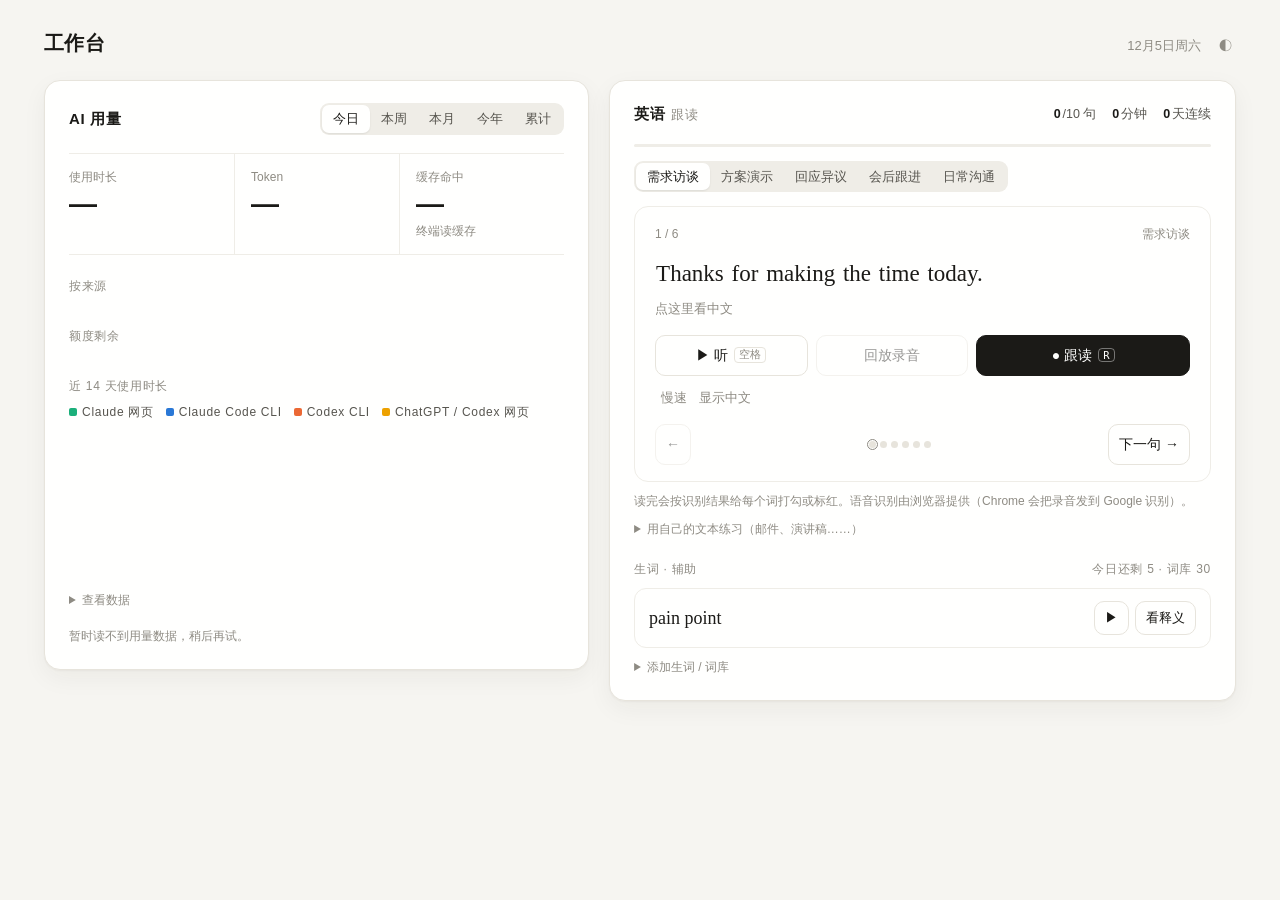
==== commit 7016546c: "quota-band 0.5.0: Codex quota and usage beside Claude; workbench four sources The band above the pro" ====
--- a/site/index.html
+++ b/site/index.html
@@ -332,10 +332,10 @@
 
   // ================= AI 用量 =================
   const SOURCES = [
-    { id: 'claude_code', name: 'Claude Code', tag: '实际', color: '--s1' },
-    { id: 'codex', name: 'Codex', tag: '实际', color: '--s2' },
-    { id: 'claude', name: 'Claude 网页', tag: '估算', color: '--s3' },
-    { id: 'chatgpt', name: 'ChatGPT 网页', tag: '估算', color: '--s4' },
+    { id: 'claude', name: 'Claude 网页', tag: 'Token 估算', color: '--s3' },
+    { id: 'claude_code', name: 'Claude Code CLI', tag: 'Token 实际', color: '--s1' },
+    { id: 'codex', name: 'Codex CLI', tag: 'Token 实际', color: '--s2' },
+    { id: 'chatgpt', name: 'ChatGPT / Codex 网页', tag: 'Token 估算', color: '--s4' },
   ]
   const PERIODS = [['day', '今日'], ['week', '本周'], ['month', '本月'], ['year', '今年'], ['all', '累计']]
   let period = store.get('wb-period', 'day')
@@ -397,7 +397,9 @@
     }
     $('quota').replaceChildren(card('Claude', q.claude), card('Codex', q.codex))
     $('q-note').textContent = data.updated_at ? `${ago(data.updated_at)}的读数` : ''
-    $('foot').textContent = `数据更新于 ${new Date(data.updated_at).toLocaleString('zh-CN', { month: 'numeric', day: 'numeric', hour: '2-digit', minute: '2-digit' })}，每 12 小时自动更新。终端数据来自 Claude Code / Codex 的会话记录（实际 token）；网页数据来自浏览器扩展（按文字估算）。Token = 未命中缓存的输入 + 写缓存 + 输出。`
+    const local = location.hostname === '127.0.0.1' || location.hostname === 'localhost'
+    const freshness = local ? '本机实时汇总' : '最近一次获准发布的汇总'
+    $('foot').textContent = `数据更新于 ${new Date(data.updated_at).toLocaleString('zh-CN', { month: 'numeric', day: 'numeric', hour: '2-digit', minute: '2-digit' })}，${freshness}。终端数据来自 Claude Code / Codex 的会话记录（Token 实际）；网页数据来自浏览器扩展（Token 估算）。Token = 未命中缓存的输入 + 写缓存 + 输出。`
   }
 
   const css = v => getComputedStyle(document.documentElement).getPropertyValue(v).trim()
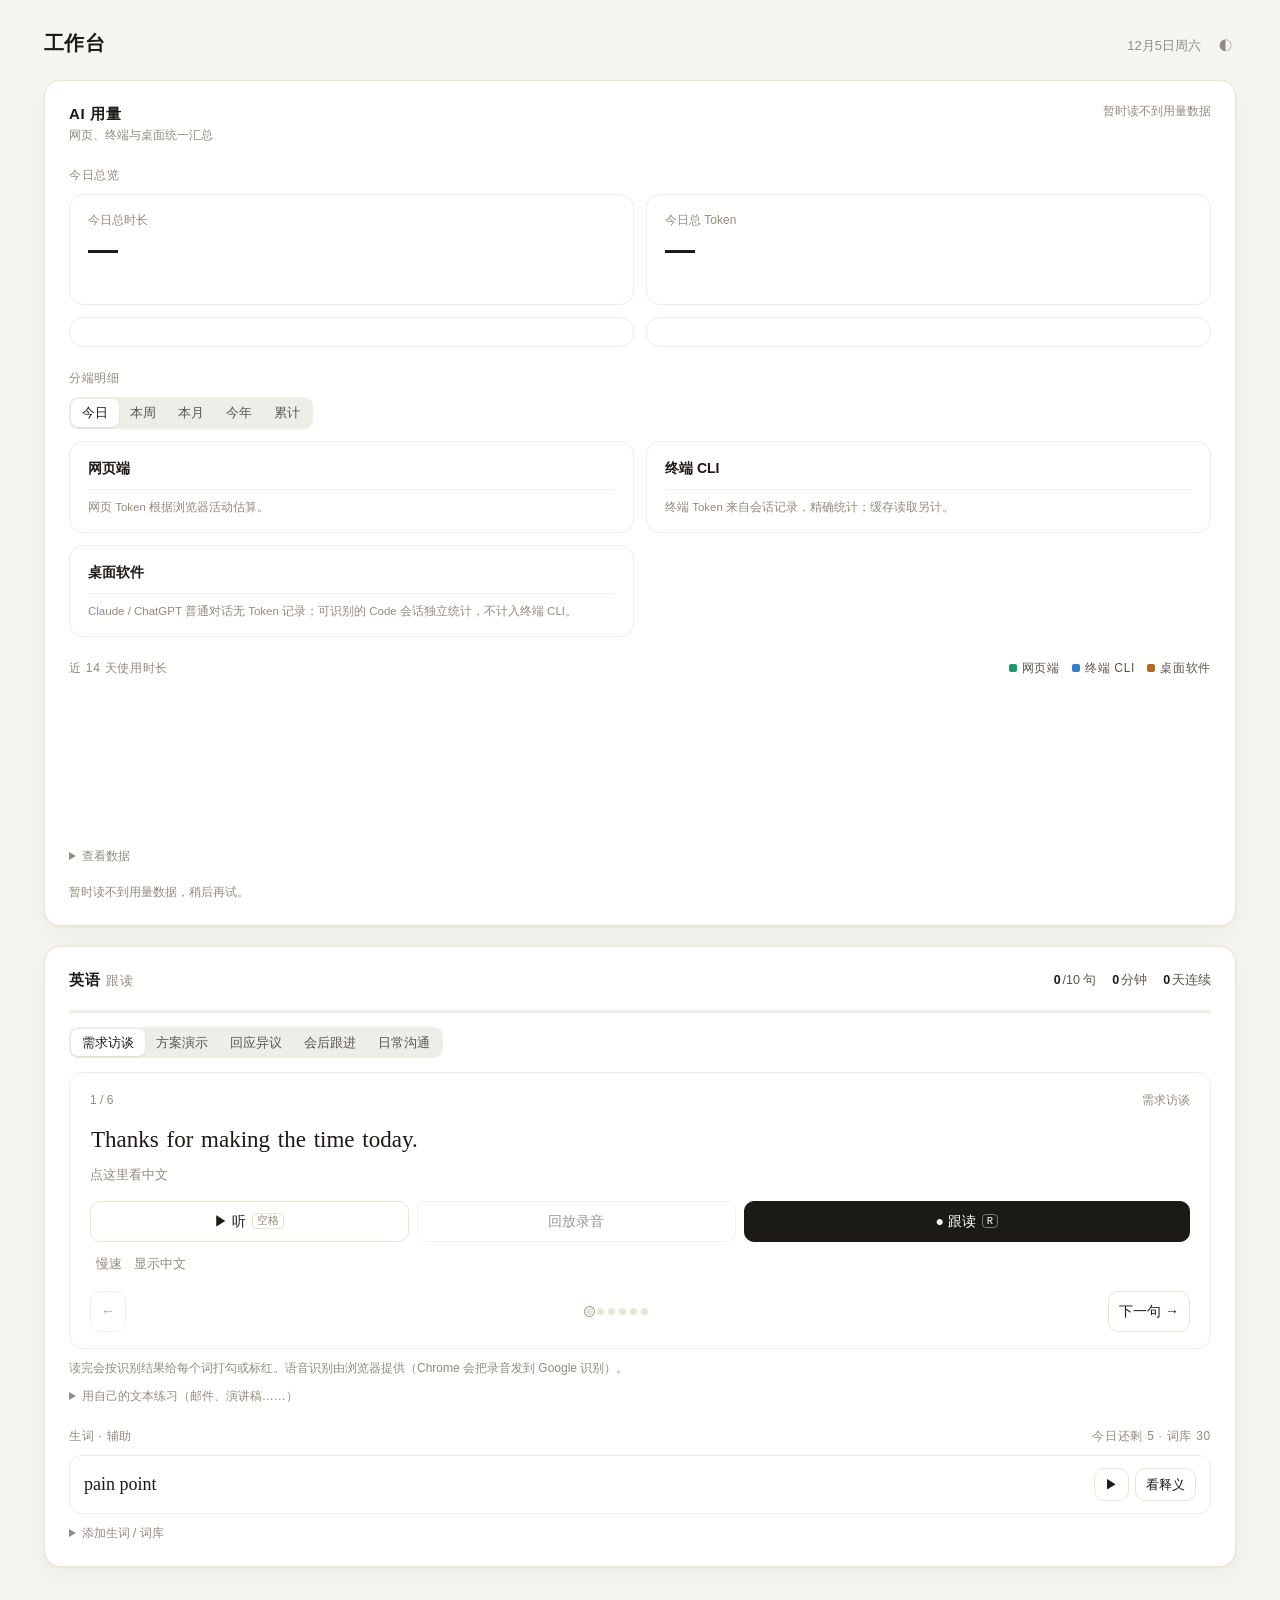
==== commit 50bf74d3: "Workbench redesign: web, terminal CLI and desktop apps; hourly publish The usage card now opens with" ====
--- a/site/index.html
+++ b/site/index.html
@@ -11,6 +11,7 @@
   --bg: #f6f5f1; --panel: #fffffe; --ink: #1b1a17; --ink-2: #57554f; --ink-3: #8e8b83;
   --line: #e7e4dc; --line-2: #efede7; --accent: #b5562f; --hover: #f1efe9;
   --s1: #2a78d6; --s2: #eb6834; --s3: #1baf7a; --s4: #eda100;
+  --web: #1b9a70; --cli: #327dcc; --desktop: #b36a20; --ring-5h: #8f8a80;
   --good: #1f7a4d; --warn: #b26b00; --bad: #c0392b;
   --shadow: 0 1px 2px rgb(40 30 10 / 4%), 0 8px 24px rgb(40 30 10 / 5%);
 }
@@ -20,6 +21,7 @@
     --bg: #131312; --panel: #1b1b19; --ink: #efede8; --ink-2: #b9b6ad; --ink-3: #85827a;
     --line: #2c2b28; --line-2: #242321; --accent: #e07a4f; --hover: #23221f;
     --s1: #3987e5; --s2: #d95926; --s3: #199e70; --s4: #c98500;
+    --web: #35b98a; --cli: #5b9be5; --desktop: #dc9148; --ring-5h: #aaa59b;
     --good: #4cbb84; --warn: #e0a33a; --bad: #e66767; --shadow: none;
   }
 }
@@ -28,6 +30,7 @@
   --bg: #131312; --panel: #1b1b19; --ink: #efede8; --ink-2: #b9b6ad; --ink-3: #85827a;
   --line: #2c2b28; --line-2: #242321; --accent: #e07a4f; --hover: #23221f;
   --s1: #3987e5; --s2: #d95926; --s3: #199e70; --s4: #c98500;
+  --web: #35b98a; --cli: #5b9be5; --desktop: #dc9148; --ring-5h: #aaa59b;
   --good: #4cbb84; --warn: #e0a33a; --bad: #e66767; --shadow: none;
 }
 * { box-sizing: border-box; }
@@ -46,49 +49,54 @@
 header.top .meta { color: var(--ink-3); font-size: 13px; display: flex; gap: 14px; align-items: center; }
 .theme { border: 0; background: none; color: var(--ink-3); cursor: pointer; padding: 2px 4px; border-radius: 6px; }
 .theme:hover { color: var(--ink); background: var(--hover); }
-.grid { display: grid; grid-template-columns: minmax(0, 1fr) minmax(0, 1.15fr); gap: 20px; align-items: start; }
-@media (max-width: 980px) { .grid { grid-template-columns: 1fr; } }
+.grid { display: grid; grid-template-columns: minmax(0, 1fr); gap: 20px; align-items: start; }
 .panel { background: var(--panel); border: 1px solid var(--line); border-radius: 16px; box-shadow: var(--shadow); padding: 22px 24px 24px; min-width: 0; }
 .panel-head { display: flex; align-items: center; justify-content: space-between; gap: 12px; margin-bottom: 18px; flex-wrap: wrap; }
 .panel-head h2 { margin: 0; font-size: 15px; font-weight: 600; letter-spacing: 0.04em; }
 .panel-head h2 span { color: var(--ink-3); font-weight: 400; margin-left: 6px; font-size: 13px; }
 .sub { color: var(--ink-3); font-size: 12px; }
 .section-title { color: var(--ink-3); font-size: 12px; letter-spacing: 0.06em; margin: 22px 0 10px; display: flex; justify-content: space-between; align-items: baseline; gap: 8px; flex-wrap: wrap; }
-.seg { display: inline-flex; background: var(--line-2); border-radius: 9px; padding: 2px; max-width: 100%; overflow-x: auto; }
-.seg button { border: 0; background: none; padding: 4px 11px; border-radius: 7px; cursor: pointer; color: var(--ink-2); font-size: 13px; white-space: nowrap; }
+.seg { display: inline-flex; background: var(--line-2); border-radius: 9px; padding: 2px; max-width: 100%; min-width: 0; overflow-x: auto; }
+.seg button { border: 0; background: none; padding: 4px 11px; min-width: 0; border-radius: 7px; cursor: pointer; color: var(--ink-2); font-size: 13px; white-space: nowrap; }
 .seg button[aria-pressed="true"] { background: var(--panel); color: var(--ink); box-shadow: 0 1px 2px rgb(0 0 0 / 8%); }
 
 /* AI 用量 */
-.hero { display: grid; grid-template-columns: repeat(3, minmax(0, 1fr)); border-top: 1px solid var(--line-2); border-bottom: 1px solid var(--line-2); }
-.hero > div { padding: 14px 0; min-width: 0; }
-.hero > div + div { padding-left: 16px; border-left: 1px solid var(--line-2); }
-.hero .k { color: var(--ink-3); font-size: 12px; }
-.hero .v { font-size: 28px; font-weight: 600; line-height: 1.15; margin-top: 2px; }
-.hero .v small { font-size: 14px; font-weight: 500; color: var(--ink-2); margin-left: 1px; }
-.hero .d { color: var(--ink-3); font-size: 12px; margin-top: 2px; }
-.rows { display: grid; gap: 2px; }
-.row { display: grid; grid-template-columns: 10px minmax(0, 1fr) 70px 64px; align-items: center; gap: 10px; padding: 7px 0; }
-.row .sw { width: 8px; height: 8px; border-radius: 2px; }
-.row .name { display: flex; gap: 8px; align-items: baseline; min-width: 0; }
-.row .name span:first-child { white-space: nowrap; overflow: hidden; text-overflow: ellipsis; }
-.tag { font-size: 11px; color: var(--ink-3); border: 1px solid var(--line); border-radius: 5px; padding: 0 5px; line-height: 17px; white-space: nowrap; }
-.row .t, .row .n { text-align: right; }
-.row .n { color: var(--ink-2); }
-.row .bar { grid-column: 2 / -1; height: 3px; background: var(--line-2); border-radius: 2px; overflow: hidden; margin-top: -2px; }
-.row .bar i { display: block; height: 100%; border-radius: 2px; }
-.row.head { color: var(--ink-3); font-size: 12px; padding: 0 0 2px; }
-.quota { display: grid; grid-template-columns: repeat(2, minmax(0, 1fr)); gap: 12px; }
-.qcard { border: 1px solid var(--line-2); border-radius: 12px; padding: 12px 14px; }
-.qcard h3 { margin: 0 0 8px; font-size: 13px; font-weight: 600; }
-.qline { display: grid; grid-template-columns: 24px minmax(0, 1fr) 40px; gap: 8px; align-items: center; font-size: 12px; color: var(--ink-2); }
-.qline + .qline { margin-top: 8px; }
-.qline b { font-weight: 600; color: var(--ink); text-align: right; font-size: 13px; }
-.meter { height: 5px; background: var(--line-2); border-radius: 3px; overflow: hidden; }
-.meter i { display: block; height: 100%; background: var(--ink-2); border-radius: 3px; }
-.meter i.warn { background: var(--warn); }
-.meter i.bad { background: var(--bad); }
-.qreset { color: var(--ink-3); font-size: 11.5px; grid-column: 2 / -1; margin-top: -3px; }
-.empty { color: var(--ink-3); font-size: 12.5px; }
+.ai-head { align-items: flex-start; }
+.update { text-align: right; color: var(--ink-3); font-size: 12px; line-height: 1.45; }
+.update.stale { color: var(--warn); }
+.update b { display: block; color: inherit; font-weight: 600; }
+.overview { display: grid; grid-template-columns: repeat(2, minmax(0, 1fr)); gap: 12px; }
+.metric-card, .quota-card, .source-card { border: 1px solid var(--line-2); border-radius: 14px; min-width: 0; }
+.metric-card { padding: 16px 18px; }
+.metric-card .k { color: var(--ink-3); font-size: 12px; }
+.metric-card .v { font-size: 30px; font-weight: 600; line-height: 1.15; margin-top: 4px; }
+.metric-card .v small { font-size: 14px; font-weight: 500; color: var(--ink-2); margin-left: 1px; }
+.metric-card .d { color: var(--ink-3); font-size: 12px; margin-top: 3px; }
+.quota-card { padding: 14px 16px; display: grid; grid-template-columns: minmax(0, 1fr) auto; align-items: center; gap: 12px; }
+.quota-card h3 { margin: 0; font-size: 13px; font-weight: 600; }
+.quota-card .qmeta { color: var(--ink-3); font-size: 11.5px; margin-top: 3px; }
+.ring-value { display: flex; align-items: center; gap: 10px; }
+.rings { display: block; width: 50px; height: 50px; flex: none; }
+.rings circle { fill: none; transform: rotate(-90deg); transform-origin: 25px 25px; stroke-linecap: round; }
+.rings .track { stroke: var(--line-2); }
+.rings .five { stroke: var(--ring-5h); }
+.ring-value b { font-size: 22px; font-weight: 600; }
+.ring-value small { display: block; color: var(--ink-3); font-size: 10.5px; font-weight: 400; white-space: nowrap; }
+.source-grid { display: grid; grid-template-columns: repeat(2, minmax(0, 1fr)); gap: 12px; margin-top: 12px; }
+.source-card { padding: 16px 18px; }
+.source-card > header { display: flex; align-items: baseline; justify-content: space-between; gap: 8px; margin-bottom: 8px; }
+.source-card h3 { margin: 0; font-size: 14px; font-weight: 600; }
+.source-card header span { color: var(--ink-3); font-size: 11.5px; }
+.source-list { display: grid; }
+.source-row { display: grid; grid-template-columns: minmax(0, 1fr) auto auto; align-items: center; gap: 12px; padding: 10px 0; border-top: 1px solid var(--line-2); }
+.source-name { min-width: 0; }
+.source-name b { display: block; font-size: 13px; font-weight: 500; overflow: hidden; text-overflow: ellipsis; white-space: nowrap; }
+.tag { display: inline-block; margin-top: 2px; font-size: 10.5px; color: var(--ink-3); border: 1px solid var(--line); border-radius: 5px; padding: 0 5px; line-height: 16px; white-space: nowrap; }
+.source-stat { text-align: right; }
+.source-stat span { display: block; color: var(--ink-3); font-size: 10.5px; }
+.source-stat b { font-size: 14px; font-weight: 600; }
+.cache { color: var(--ink-3); font-size: 11.5px; margin-top: 3px; }
+.source-note { color: var(--ink-3); font-size: 11.5px; border-top: 1px solid var(--line-2); padding-top: 9px; margin-top: 2px; }
 .legend { display: flex; gap: 12px; flex-wrap: wrap; font-size: 12px; color: var(--ink-2); }
 .legend span { display: inline-flex; align-items: center; gap: 5px; }
 .legend i { width: 8px; height: 8px; border-radius: 2px; display: inline-block; }
@@ -103,10 +111,12 @@
 .tip .tr i { width: 8px; height: 8px; border-radius: 2px; }
 details.data { margin-top: 10px; font-size: 12px; color: var(--ink-3); }
 details.data summary { cursor: pointer; width: max-content; }
-details.data .scroll { overflow-x: auto; }
-details.data table { width: 100%; border-collapse: collapse; margin-top: 8px; color: var(--ink-2); white-space: nowrap; }
+details.data .scroll { overflow: hidden; }
+details.data table { width: 100%; table-layout: fixed; border-collapse: collapse; margin-top: 8px; color: var(--ink-2); }
 details.data th, details.data td { text-align: right; padding: 3px 6px; border-bottom: 1px solid var(--line-2); font-weight: 400; }
 details.data th:first-child, details.data td:first-child { text-align: left; }
+.data-cell span, .data-cell small { display: block; }
+.data-cell small { color: var(--ink-3); font-size: 10px; }
 .foot { margin-top: 18px; color: var(--ink-3); font-size: 11.5px; line-height: 1.6; }
 
 /* 英语：跟读 */
@@ -183,12 +193,18 @@
 form.add .ex { grid-column: 1 / 3; }
 
 @media (max-width: 560px) {
-  .wrap { padding: 18px 16px 36px; }
+  html, body { max-width: 100%; overflow-x: hidden; }
+  .wrap { padding: 16px 12px 32px; }
   .panel { padding: 18px 16px 20px; }
-  .hero .v { font-size: 22px; }
-  .hero > div + div { padding-left: 10px; }
-  .quota { grid-template-columns: 1fr; }
-  .row { grid-template-columns: 10px minmax(0, 1fr) 60px 52px; }
+  .panel-head { align-items: flex-start; }
+  .seg { overflow: visible; width: 100%; }
+  .seg button { flex: 1; padding: 5px 3px; font-size: 12px; }
+  .overview, .source-grid { grid-template-columns: minmax(0, 1fr); }
+  .metric-card .v { font-size: 26px; }
+  .source-card { padding: 14px; }
+  .source-row { gap: 8px; }
+  .chart svg { height: 138px; }
+  details.data th, details.data td { padding: 4px 2px; font-size: 10.5px; overflow-wrap: anywhere; }
   .sentence { font-size: 20px; }
   .controls { grid-template-columns: 1fr 1fr; }
   .controls .btn.primary { grid-column: 1 / -1; }
@@ -211,21 +227,41 @@
   <div class="grid">
     <!-- ==================== AI 用量 ==================== -->
     <section class="panel" aria-labelledby="ai-h">
-      <div class="panel-head">
-        <h2 id="ai-h">AI 用量</h2>
-        <div class="seg" id="period" role="group" aria-label="统计区间"></div>
+      <div class="panel-head ai-head">
+        <div><h2 id="ai-h">AI 用量</h2><div class="sub">网页、终端与桌面统一汇总</div></div>
+        <div class="update" id="update-status">正在读取数据…</div>
       </div>
-      <div class="hero">
-        <div><div class="k">使用时长</div><div class="v num" id="h-time">—</div><div class="d" id="h-time-d">&nbsp;</div></div>
-        <div><div class="k">Token</div><div class="v num" id="h-tok">—</div><div class="d" id="h-tok-d">&nbsp;</div></div>
-        <div><div class="k">缓存命中</div><div class="v num" id="h-cache">—</div><div class="d">终端读缓存</div></div>
+
+      <div class="section-title"><span>今日总览</span></div>
+      <div class="overview" id="overview">
+        <div class="metric-card"><div class="k">今日总时长</div><div class="v num" id="h-time">—</div><div class="d" id="h-time-d">&nbsp;</div></div>
+        <div class="metric-card"><div class="k">今日总 Token</div><div class="v num" id="h-tok">—</div><div class="d" id="h-tok-d">&nbsp;</div></div>
+        <div class="quota-card" id="quota-claude"></div>
+        <div class="quota-card" id="quota-codex"></div>
       </div>
-      <div class="section-title"><span>按来源</span></div>
-      <div class="rows" id="rows"></div>
-      <div class="section-title"><span>额度剩余</span><span id="q-note"></span></div>
-      <div class="quota" id="quota"></div>
+
+      <div class="section-title"><span>分端明细</span></div>
+      <div class="seg" id="period" role="group" aria-label="统计区间"></div>
+      <div class="source-grid">
+        <section class="source-card" id="web-section" aria-labelledby="web-h">
+          <header><h3 id="web-h">网页端</h3><span id="web-period"></span></header>
+          <div class="source-list" id="web-rows"></div>
+          <div class="source-note">网页 Token 根据浏览器活动估算。</div>
+        </section>
+        <section class="source-card" id="cli-section" aria-labelledby="cli-h">
+          <header><h3 id="cli-h">终端 CLI</h3><span id="cli-period"></span></header>
+          <div class="source-list" id="cli-rows"></div>
+          <div class="source-note">终端 Token 来自会话记录，精确统计；缓存读取另计。</div>
+        </section>
+        <section class="source-card" id="desktop-section" aria-labelledby="desktop-h">
+          <header><h3 id="desktop-h">桌面软件</h3><span id="desktop-period"></span></header>
+          <div class="source-list" id="desktop-rows"></div>
+          <div class="source-note">Claude / ChatGPT 普通对话无 Token 记录；可识别的 Code 会话独立统计，不计入终端 CLI。</div>
+        </section>
+      </div>
+
       <div class="section-title"><span>近 14 天使用时长</span><div class="legend" id="legend"></div></div>
-      <div class="chart" id="chart"><svg id="svg" role="img" aria-label="近 14 天每天各来源使用时长"></svg><div class="tip" id="tip"></div></div>
+      <div class="chart" id="chart"><svg id="svg" role="img" aria-label="近 14 天网页端、终端 CLI 与桌面软件使用时长"></svg><div class="tip" id="tip"></div></div>
       <details class="data"><summary>查看数据</summary><div class="scroll"><table id="table"></table></div></details>
       <div class="foot" id="foot">正在读取数据…</div>
     </section>
@@ -316,7 +352,7 @@
     return h >= 100 ? [h, 'h'] : [`${h}h${pad2(m % 60)}`, 'm']
   }
   const fmtTimeStr = m => fmtTime(m).join('')
-  const fmtTok = n => n >= 1e9 ? [(n / 1e9).toFixed(1), 'B'] : n >= 1e6 ? [(n / 1e6).toFixed(1), 'M']
+  const fmtTok = n => n == null ? ['—', ''] : n >= 1e9 ? [(n / 1e9).toFixed(1), 'B'] : n >= 1e6 ? [(n / 1e6).toFixed(1), 'M']
     : n >= 1e3 ? [(n / 1e3).toFixed(n < 1e4 ? 1 : 0), 'k'] : [String(n), '']
   const fmtTokStr = n => fmtTok(n).join('')
   const big = ([v, u]) => [document.createTextNode(v), u ? el('small', {}, u) : null]
@@ -331,11 +367,25 @@
   $('today').textContent = new Date().toLocaleDateString('zh-CN', { month: 'long', day: 'numeric', weekday: 'short' })
 
   // ================= AI 用量 =================
-  const SOURCES = [
-    { id: 'claude', name: 'Claude 网页', tag: 'Token 估算', color: '--s3' },
-    { id: 'claude_code', name: 'Claude Code CLI', tag: 'Token 实际', color: '--s1' },
-    { id: 'codex', name: 'Codex CLI', tag: 'Token 实际', color: '--s2' },
-    { id: 'chatgpt', name: 'ChatGPT / Codex 网页', tag: 'Token 估算', color: '--s4' },
+  const WEB_SOURCES = [
+    { id: 'claude', name: 'Claude 网页', tag: 'Token 估算' },
+    { id: 'chatgpt', name: 'ChatGPT / Codex 网页', tag: 'Token 估算' },
+  ]
+  const CLI_SOURCES = [
+    { id: 'claude_code', name: 'Claude Code', tag: 'Token 精确' },
+    { id: 'codex', name: 'Codex CLI', tag: 'Token 精确' },
+  ]
+  const DESKTOP_SOURCES = [
+    { id: 'claude_desktop', name: 'Claude 桌面', tag: '无 Token 记录', tokensUnknown: true },
+    { id: 'chatgpt_desktop', name: 'ChatGPT 桌面', tag: '无 Token 记录', tokensUnknown: true },
+    { id: 'claude_desktop_code', name: 'Claude Code 标签页', tag: 'Token 精确', minutesUnknown: true, cache: true },
+    { id: 'codex_desktop_code', name: 'Codex 桌面会话', tag: 'Token 精确', minutesUnknown: true, cache: true },
+  ]
+  const SOURCES = [...WEB_SOURCES, ...CLI_SOURCES, ...DESKTOP_SOURCES]
+  const GROUPS = [
+    { id: 'web_total', name: '网页端', color: '--web' },
+    { id: 'cli_total', name: '终端 CLI', color: '--cli' },
+    { id: 'desktop_total', name: '桌面软件', color: '--desktop' },
   ]
   const PERIODS = [['day', '今日'], ['week', '本周'], ['month', '本月'], ['year', '今年'], ['all', '累计']]
   let period = store.get('wb-period', 'day')
@@ -347,59 +397,74 @@
     $('period').append(el('button', { type: 'button', 'data-id': id, 'aria-pressed': String(id === period),
       onclick: () => { period = id; store.set('wb-period', id); renderUsage() } }, label))
   }
-  $('legend').replaceChildren(...SOURCES.map(s => el('span', {}, el('i', { style: `background:var(${s.color})` }), s.name)))
-
-  const until = iso => {
-    if (!iso) return ''
-    const m = Math.round((Date.parse(iso) - Date.now()) / 60000)
-    if (!isFinite(m)) return ''
-    if (m <= 0) return '数据之后已重置'
-    if (m < 60) return `${m} 分钟后重置`
-    if (m < 1440) return `${Math.floor(m / 60)} 小时 ${m % 60} 分后重置`
-    const d = new Date(iso)
-    return `周${'日一二三四五六'[d.getDay()]} ${pad2(d.getHours())}:${pad2(d.getMinutes())} 重置`
-  }
-  const ago = iso => {
-    const m = Math.round((Date.now() - Date.parse(iso)) / 60000)
-    return m < 1 ? '刚刚' : m < 60 ? `${m} 分钟前` : m < 1440 ? `${Math.round(m / 60)} 小时前` : `${Math.round(m / 1440)} 天前`
-  }
+  $('legend').replaceChildren(...GROUPS.map(s => el('span', {}, el('i', { style: `background:var(${s.color})` }), s.name)))
 
   function renderUsage() {
     if (!data) return
     for (const b of $('period').children) b.setAttribute('aria-pressed', String(b.dataset.id === period))
     const p = data.periods[period]
+    const today = data.periods.day
+    const zero = { minutes: 0, tokens: 0 }
+    const todayWeb = today.web_total || zero
+    const todayCli = today.cli_total || zero
+    const todayDesktop = today.desktop_total || zero
     const label = PERIODS.find(x => x[0] === period)[1]
-    $('h-time').replaceChildren(...big(fmtTime(p.total.minutes)))
-    $('h-tok').replaceChildren(...big(fmtTok(p.total.tokens)))
-    $('h-cache').replaceChildren(...big(fmtTok(p.cli_total.cache_read_tokens || 0)))
-    $('h-time-d').textContent = `${label} · 终端 ${fmtTimeStr(p.cli_total.minutes)} · 网页 ${fmtTimeStr(p.web_total.minutes)}`
-    $('h-tok-d').textContent = `终端 ${fmtTokStr(p.cli_total.tokens)} · 网页 ${fmtTokStr(p.web_total.tokens)}`
-    const maxMin = Math.max(1, ...SOURCES.map(s => p[s.id].minutes))
-    $('rows').replaceChildren(
-      el('div', { class: 'row head' }, el('span'), el('span', {}, '来源'), el('span', { class: 't' }, '时长'), el('span', { class: 'n' }, 'Token')),
-      ...SOURCES.map(s => el('div', { class: 'row' },
-        el('span', { class: 'sw', style: `background:var(${s.color})` }),
-        el('span', { class: 'name' }, el('span', {}, s.name), el('span', { class: 'tag' }, s.tag)),
-        el('span', { class: 't num' }, fmtTimeStr(p[s.id].minutes)),
-        el('span', { class: 'n num' }, fmtTokStr(p[s.id].tokens)),
-        el('span', { class: 'bar' }, el('i', { style: `width:${(p[s.id].minutes / maxMin * 100).toFixed(1)}%;background:var(${s.color})` })))))
+    $('h-time').replaceChildren(...big(fmtTime(today.total.minutes)))
+    $('h-tok').replaceChildren(...big(fmtTok(today.total.tokens)))
+    $('h-time-d').textContent = `网页 ${fmtTimeStr(todayWeb.minutes)} · 终端 ${fmtTimeStr(todayCli.minutes)} · 桌面 ${fmtTimeStr(todayDesktop.minutes)}`
+    $('h-tok-d').textContent = `网页含估算 ${fmtTokStr(todayWeb.tokens)} · 终端 ${fmtTokStr(todayCli.tokens)} · 桌面 Code ${fmtTokStr(todayDesktop.tokens)}`
+    $('web-period').textContent = label
+    $('cli-period').textContent = label
+    $('desktop-period').textContent = label
+
+    const sourceRow = (s, cli) => {
+      const v = p[s.id] || { minutes: 0, tokens: 0 }
+      const details = [el('b', {}, s.name), el('span', { class: 'tag' }, s.tag)]
+      if (cli || s.cache) details.push(el('div', { class: 'cache num' }, `缓存读取 ${fmtTokStr(v.cache_read_tokens || 0)}`))
+      return el('div', { class: 'source-row', 'data-source': s.id },
+        el('div', { class: 'source-name' }, ...details),
+        el('div', { class: 'source-stat' }, el('span', {}, '时长'), el('b', { class: 'num' }, s.minutesUnknown ? '—' : fmtTimeStr(v.minutes))),
+        el('div', { class: 'source-stat' }, el('span', {}, 'Token'), el('b', { class: 'num' }, s.tokensUnknown ? '—' : fmtTokStr(v.tokens))))
+    }
+    $('web-rows').replaceChildren(...WEB_SOURCES.map(s => sourceRow(s, false)))
+    $('cli-rows').replaceChildren(...CLI_SOURCES.map(s => sourceRow(s, true)))
+    $('desktop-rows').replaceChildren(...DESKTOP_SOURCES.map(s => sourceRow(s, false)))
+
     const q = data.quota || {}
-    const card = (title, w) => {
-      const lines = [['five_hour', '5h'], ['seven_day', '7d']].filter(([k]) => w && w[k])
-      if (!lines.length) return el('div', { class: 'qcard' }, el('h3', {}, title), el('div', { class: 'empty' }, '暂无读数'))
-      return el('div', { class: 'qcard' }, el('h3', {}, title), ...lines.map(([k, short]) => {
-        const left = w[k].remaining_percent
-        return el('div', { class: 'qline' }, el('span', {}, short),
-          el('span', { class: 'meter' }, el('i', { class: left <= 10 ? 'bad' : left <= 25 ? 'warn' : '', style: `width:${left}%` })),
-          el('b', { class: 'num' }, `${Math.round(left)}%`),
-          el('span', { class: 'qreset' }, until(w[k].resets_at)))
-      }))
-    }
-    $('quota').replaceChildren(card('Claude', q.claude), card('Codex', q.codex))
-    $('q-note').textContent = data.updated_at ? `${ago(data.updated_at)}的读数` : ''
+    const quotaCard = (id, title, w) => {
+      const five = w?.five_hour?.remaining_percent
+      const clamp = n => Math.max(0, Math.min(100, Number(n) || 0))
+      const circumference = 2 * Math.PI * 20
+      const ns = 'http://www.w3.org/2000/svg'
+      const ring = document.createElementNS(ns, 'svg')
+      for (const [key, value] of Object.entries({ class: 'rings', viewBox: '0 0 50 50', role: 'img', 'aria-label': `${title} 5 小时额度剩余 ${five == null ? '暂无' : Math.round(five) + '%'}` })) ring.setAttribute(key, value)
+      const circle = (klass, offset = null) => {
+        const node = document.createElementNS(ns, 'circle')
+        for (const [key, value] of Object.entries({ class: klass, cx: 25, cy: 25, r: 20, 'stroke-width': 5 })) node.setAttribute(key, value)
+        if (offset != null) {
+          node.setAttribute('stroke-dasharray', circumference)
+          node.setAttribute('stroke-dashoffset', offset)
+        }
+        return node
+      }
+      ring.append(circle('track'), circle('five', circumference * (1 - clamp(five) / 100)))
+      $(id).replaceChildren(
+        el('div', {}, el('h3', {}, `${title} 额度`), el('div', { class: 'qmeta' }, '5 小时窗口')),
+        el('div', { class: 'ring-value' }, ring, el('div', {}, el('b', { class: 'num' }, five == null ? '—' : `${Math.round(five)}%`), el('small', {}, '5h 剩余'))))
+    }
+    quotaCard('quota-claude', 'Claude', q.claude)
+    quotaCard('quota-codex', 'Codex', q.codex)
+
+    const updated = new Date(data.updated_at)
+    const validUpdated = Number.isFinite(updated.getTime())
+    const stale = validUpdated && Date.now() - updated.getTime() > 2 * 60 * 60 * 1000
+    const status = $('update-status')
+    status.classList.toggle('stale', stale)
+    status.replaceChildren(document.createTextNode(validUpdated ? `数据更新于 ${pad2(updated.getHours())}:${pad2(updated.getMinutes())}` : '更新时间未知'))
+    if (stale) status.append(el('b', {}, '已超过 2 小时，请检查同步'))
     const local = location.hostname === '127.0.0.1' || location.hostname === 'localhost'
-    const freshness = local ? '本机实时汇总' : '最近一次获准发布的汇总'
-    $('foot').textContent = `数据更新于 ${new Date(data.updated_at).toLocaleString('zh-CN', { month: 'numeric', day: 'numeric', hour: '2-digit', minute: '2-digit' })}，${freshness}。终端数据来自 Claude Code / Codex 的会话记录（Token 实际）；网页数据来自浏览器扩展（Token 估算）。Token = 未命中缓存的输入 + 写缓存 + 输出。`
+    const freshness = local ? '本机实时汇总' : '公开汇总每小时同步'
+    $('foot').textContent = `${freshness}。桌面时长每分钟采样前台应用，锁屏或空闲超过 5 分钟不计；普通桌面对话无 Token 记录。可识别的桌面 Code 与终端会话分开，Token 为实际值且缓存读取单列。网页 Token 为估算。`
   }
 
   const css = v => getComputedStyle(document.documentElement).getPropertyValue(v).trim()
@@ -411,7 +476,7 @@
     if (!days.length) return
     const NS = 'http://www.w3.org/2000/svg'
     const mk = (tag, a) => { const e = document.createElementNS(NS, tag); for (const k in a) e.setAttribute(k, a[k]); return e }
-    const totals = days.map(d => SOURCES.reduce((s, x) => s + d[x.id].minutes, 0))
+    const totals = days.map(d => GROUPS.reduce((sum, group) => sum + d[group.id].minutes, 0))
     const maxH = Math.max(60, ...totals) / 60
     const step = maxH <= 2 ? 0.5 : maxH <= 6 ? 1 : maxH <= 12 ? 2 : 4
     const top = Math.ceil(maxH / step) * step
@@ -425,7 +490,7 @@
     days.forEach((d, i) => {
       const cx = padL + bw * i + bw / 2
       let acc = 0
-      for (const s of SOURCES) {
+      for (const s of GROUPS) {
         const v = d[s.id].minutes
         if (v <= 0) continue
         const y0 = y(acc), y1 = y(acc + v)
@@ -444,9 +509,9 @@
   }
   function showTip(i, cx) {
     const d = days[i], tip = $('tip')
-    const total = SOURCES.reduce((s, x) => s + d[x.id].minutes, 0)
+    const total = GROUPS.reduce((sum, group) => sum + d[group.id].minutes, 0)
     tip.replaceChildren(el('div', { class: 'tt' }, `${d.date} · ${fmtTimeStr(total)}`),
-      ...SOURCES.map(s => el('div', { class: 'tr' }, el('i', { style: `background:var(${s.color})` }), el('span', {}, s.name),
+      ...GROUPS.map(s => el('div', { class: 'tr' }, el('i', { style: `background:var(${s.color})` }), el('span', {}, s.name),
         el('span', { class: 'num' }, `${fmtTimeStr(d[s.id].minutes)} · ${fmtTokStr(d[s.id].tokens)}`))))
     tip.style.left = `${Math.min(Math.max(0, cx - 85), $('chart').clientWidth - 180)}px`
     tip.style.top = '-8px'
@@ -456,10 +521,10 @@
 
   function renderTable() {
     $('table').replaceChildren(
-      el('tr', {}, el('th', {}, '日期'), ...SOURCES.map(s => el('th', {}, s.name)), el('th', {}, '合计')),
+      el('tr', {}, el('th', {}, '日期'), ...GROUPS.map(s => el('th', {}, s.name)), el('th', {}, '合计')),
       ...days.slice().reverse().map(d => el('tr', {}, el('td', {}, d.date),
-        ...SOURCES.map(s => el('td', { class: 'num' }, `${fmtTimeStr(d[s.id].minutes)} / ${fmtTokStr(d[s.id].tokens)}`)),
-        el('td', { class: 'num' }, `${fmtTimeStr(d.total.minutes)} / ${fmtTokStr(d.total.tokens)}`))))
+        ...GROUPS.map(s => el('td', { class: 'data-cell num' }, el('span', {}, fmtTimeStr(d[s.id].minutes)), el('small', {}, fmtTokStr(d[s.id].tokens)))),
+        el('td', { class: 'data-cell num' }, el('span', {}, fmtTimeStr(d.total.minutes)), el('small', {}, fmtTokStr(d.total.tokens))))))
   }
 
   async function loadUsage() {
@@ -473,10 +538,22 @@
       days = Array.from({ length: 14 }, (_, i) => {
         const d = addDays(end, i - 13)
         const r = byDate[d] || {}
-        return { date: d, total: r.total || zero, ...Object.fromEntries(SOURCES.map(s => [s.id, r[s.id] || zero])) }
+        const sources = Object.fromEntries(SOURCES.map(s => [s.id, r[s.id] || zero]))
+        const group = (id, memberIds) => r[id] || memberIds.reduce((a, sourceId) => ({
+          minutes: a.minutes + sources[sourceId].minutes,
+          tokens: a.tokens + sources[sourceId].tokens,
+        }), { minutes: 0, tokens: 0 })
+        const webTotal = group('web_total', WEB_SOURCES.map(s => s.id))
+        const cliTotal = group('cli_total', CLI_SOURCES.map(s => s.id))
+        const desktopTotal = group('desktop_total', DESKTOP_SOURCES.map(s => s.id))
+        return { date: d, total: r.total || {
+          minutes: webTotal.minutes + cliTotal.minutes + desktopTotal.minutes,
+          tokens: webTotal.tokens + cliTotal.tokens + desktopTotal.tokens,
+        }, web_total: webTotal, cli_total: cliTotal, desktop_total: desktopTotal, ...sources }
       })
       renderUsage(); drawChart(); renderTable()
     } catch {
+      $('update-status').textContent = '暂时读不到用量数据'
       $('foot').textContent = '暂时读不到用量数据，稍后再试。'
     }
   }
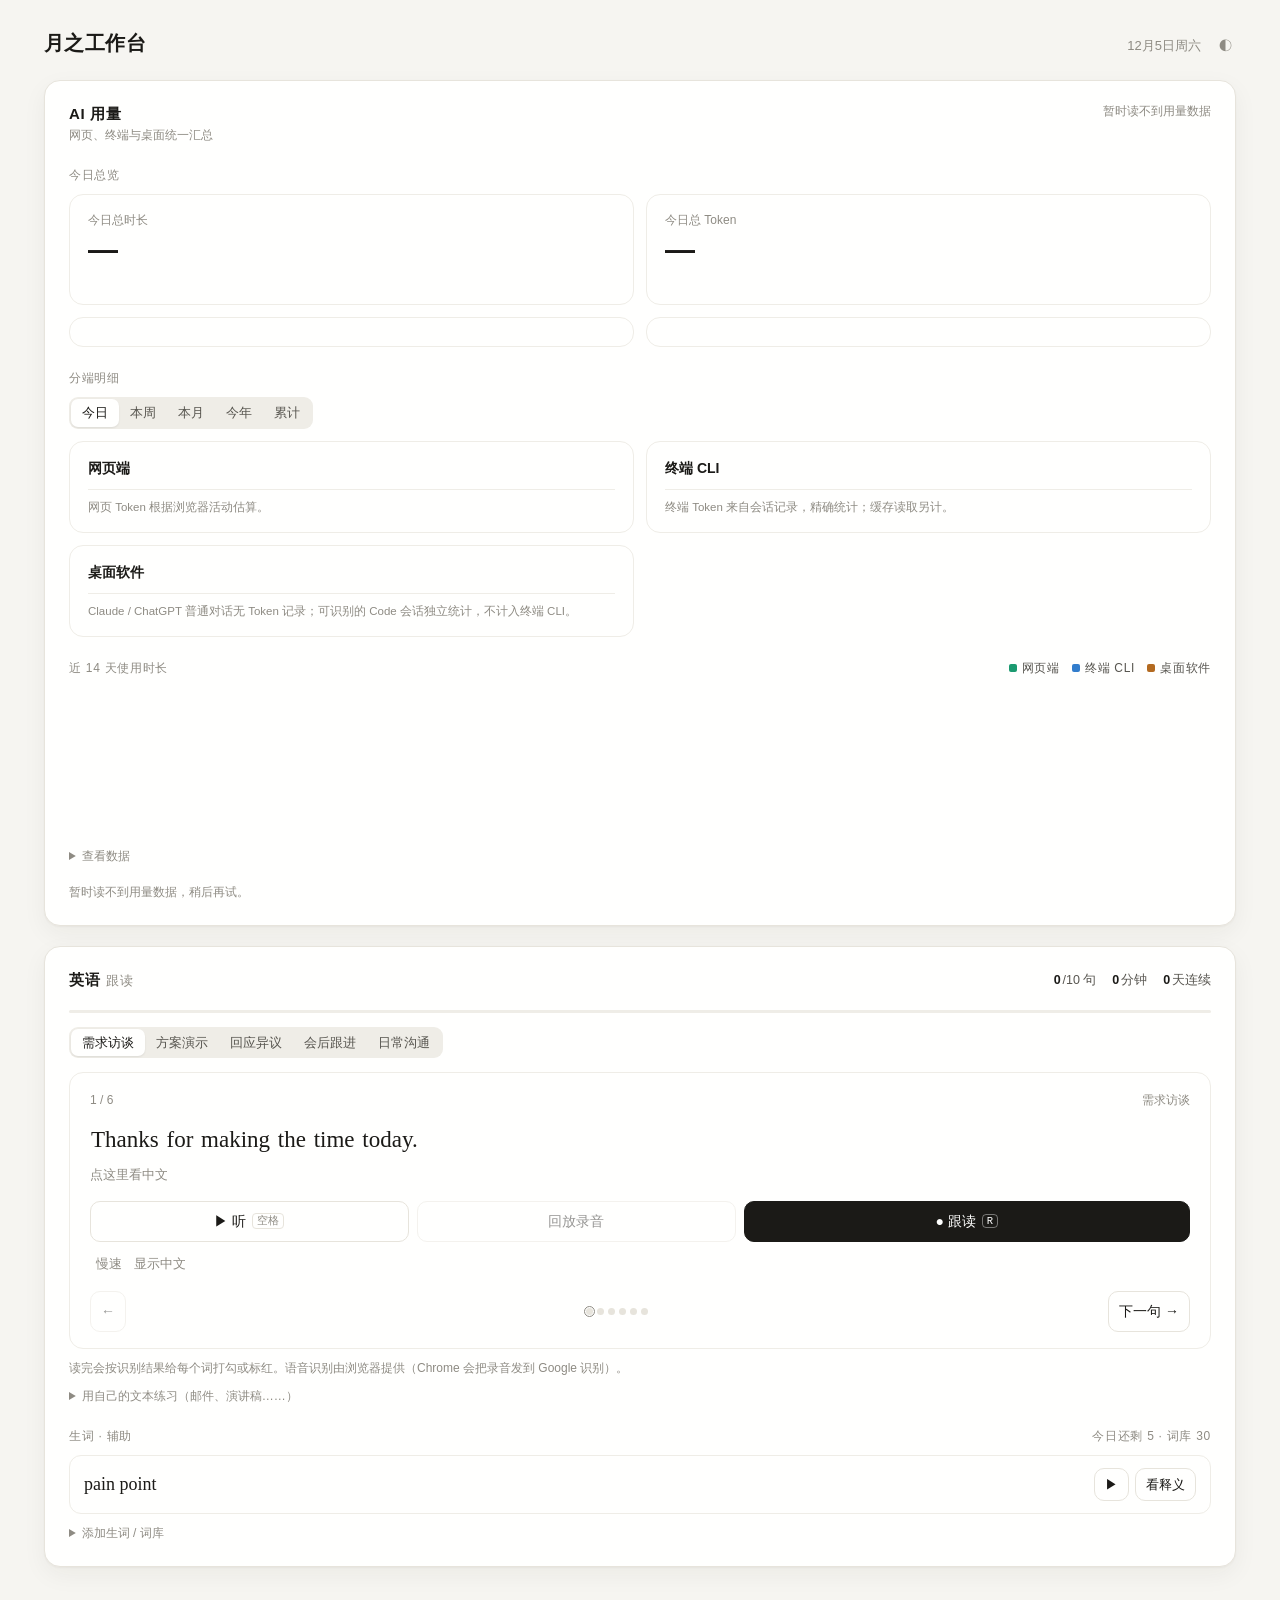
==== commit 74329bbf: "Rename the workbench to 月之工作台 Co-Authored-By: Claude Opus 5.5 <noreply@anthropic.com>" ====
--- a/site/index.html
+++ b/site/index.html
@@ -3,7 +3,7 @@
 <head>
 <meta charset="utf-8">
 <meta name="viewport" content="width=device-width, initial-scale=1">
-<title>个人工作台</title>
+<title>月之工作台</title>
 <meta name="description" content="AI 使用时长与 token 统计，以及英语跟读练习。">
 <style>
 :root {
@@ -217,7 +217,7 @@
 <body>
 <div class="wrap">
   <header class="top">
-    <h1>工作台</h1>
+    <h1>月之工作台</h1>
     <div class="meta">
       <span id="today"></span>
       <button class="theme" id="theme" title="切换深浅色" aria-label="切换深浅色">◐</button>
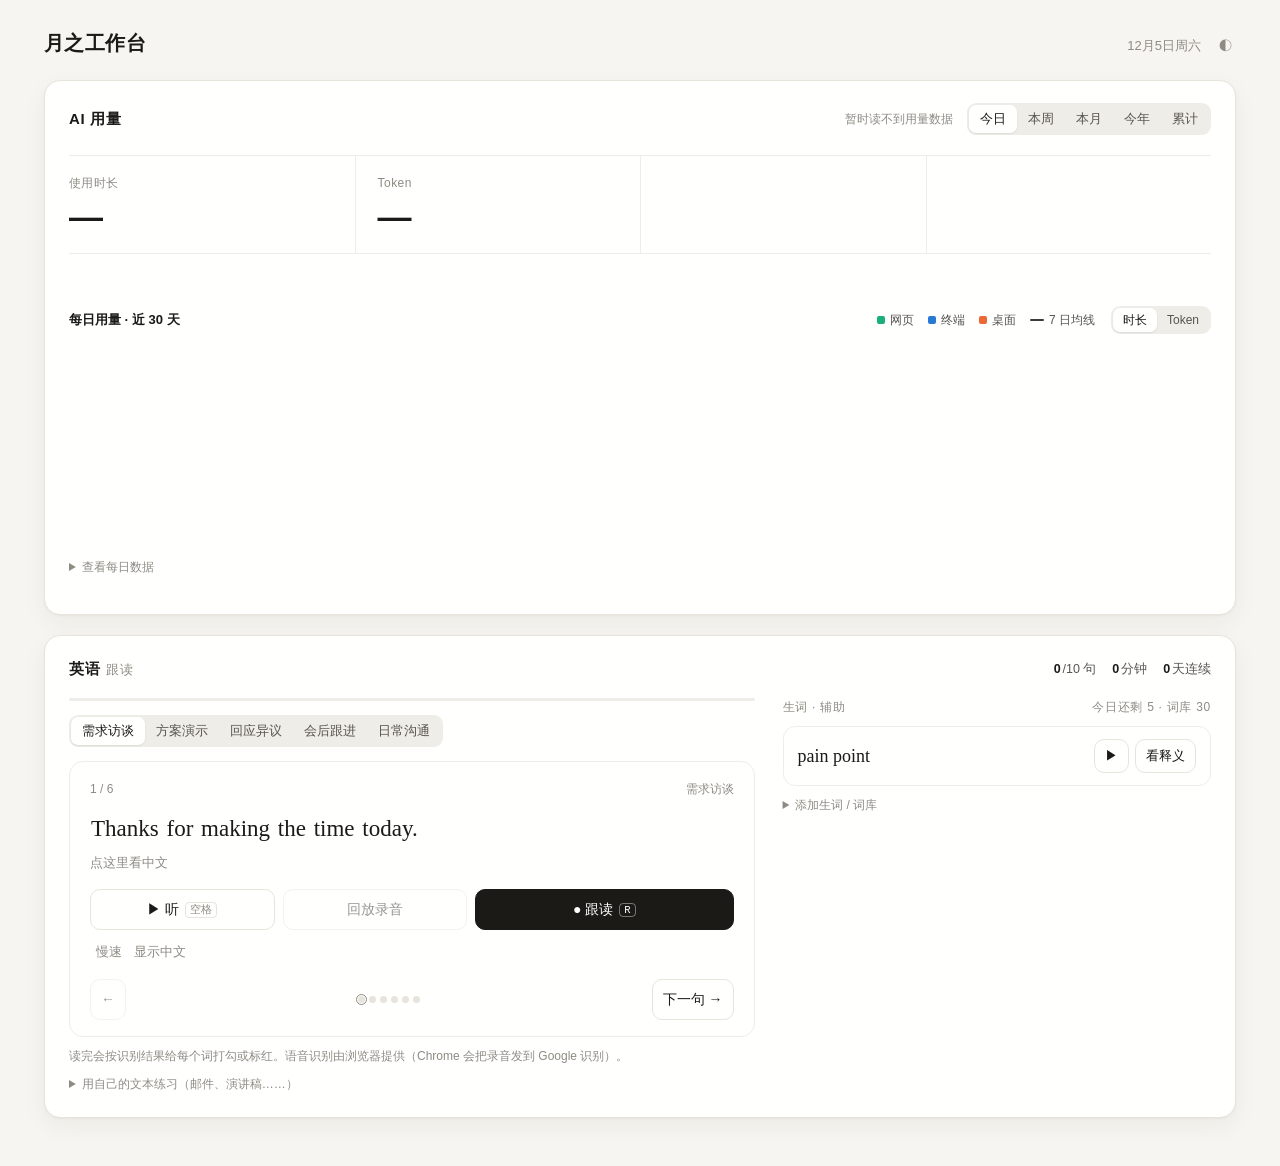
==== commit d2cb6dac: "Workbench: leaner usage panel with daily bars and a 7-day trend One period switch drives a single he" ====
--- a/site/index.html
+++ b/site/index.html
@@ -11,7 +11,7 @@
   --bg: #f6f5f1; --panel: #fffffe; --ink: #1b1a17; --ink-2: #57554f; --ink-3: #8e8b83;
   --line: #e7e4dc; --line-2: #efede7; --accent: #b5562f; --hover: #f1efe9;
   --s1: #2a78d6; --s2: #eb6834; --s3: #1baf7a; --s4: #eda100;
-  --web: #1b9a70; --cli: #327dcc; --desktop: #b36a20; --ring-5h: #8f8a80;
+  --cli: #2a78d6; --desktop: #eb6834; --web: #1baf7a; --ring-5h: #8f8a80; --trend: #3d3b36;
   --good: #1f7a4d; --warn: #b26b00; --bad: #c0392b;
   --shadow: 0 1px 2px rgb(40 30 10 / 4%), 0 8px 24px rgb(40 30 10 / 5%);
 }
@@ -21,7 +21,7 @@
     --bg: #131312; --panel: #1b1b19; --ink: #efede8; --ink-2: #b9b6ad; --ink-3: #85827a;
     --line: #2c2b28; --line-2: #242321; --accent: #e07a4f; --hover: #23221f;
     --s1: #3987e5; --s2: #d95926; --s3: #199e70; --s4: #c98500;
-    --web: #35b98a; --cli: #5b9be5; --desktop: #dc9148; --ring-5h: #aaa59b;
+    --cli: #3987e5; --desktop: #d95926; --web: #199e70; --ring-5h: #aaa59b; --trend: #d8d5cc;
     --good: #4cbb84; --warn: #e0a33a; --bad: #e66767; --shadow: none;
   }
 }
@@ -30,7 +30,7 @@
   --bg: #131312; --panel: #1b1b19; --ink: #efede8; --ink-2: #b9b6ad; --ink-3: #85827a;
   --line: #2c2b28; --line-2: #242321; --accent: #e07a4f; --hover: #23221f;
   --s1: #3987e5; --s2: #d95926; --s3: #199e70; --s4: #c98500;
-  --web: #35b98a; --cli: #5b9be5; --desktop: #dc9148; --ring-5h: #aaa59b;
+  --cli: #3987e5; --desktop: #d95926; --web: #199e70; --ring-5h: #aaa59b; --trend: #d8d5cc;
   --good: #4cbb84; --warn: #e0a33a; --bad: #e66767; --shadow: none;
 }
 * { box-sizing: border-box; }
@@ -61,63 +61,77 @@
 .seg button[aria-pressed="true"] { background: var(--panel); color: var(--ink); box-shadow: 0 1px 2px rgb(0 0 0 / 8%); }
 
 /* AI 用量 */
-.ai-head { align-items: flex-start; }
-.update { text-align: right; color: var(--ink-3); font-size: 12px; line-height: 1.45; }
+.usage .panel-head { margin-bottom: 20px; }
+.head-right { display: flex; align-items: center; gap: 14px; flex-wrap: wrap; justify-content: flex-end; }
+.update { color: var(--ink-3); font-size: 12px; white-space: nowrap; }
 .update.stale { color: var(--warn); }
-.update b { display: block; color: inherit; font-weight: 600; }
-.overview { display: grid; grid-template-columns: repeat(2, minmax(0, 1fr)); gap: 12px; }
-.metric-card, .quota-card, .source-card { border: 1px solid var(--line-2); border-radius: 14px; min-width: 0; }
-.metric-card { padding: 16px 18px; }
-.metric-card .k { color: var(--ink-3); font-size: 12px; }
-.metric-card .v { font-size: 30px; font-weight: 600; line-height: 1.15; margin-top: 4px; }
-.metric-card .v small { font-size: 14px; font-weight: 500; color: var(--ink-2); margin-left: 1px; }
-.metric-card .d { color: var(--ink-3); font-size: 12px; margin-top: 3px; }
-.quota-card { padding: 14px 16px; display: grid; grid-template-columns: minmax(0, 1fr) auto; align-items: center; gap: 12px; }
-.quota-card h3 { margin: 0; font-size: 13px; font-weight: 600; }
-.quota-card .qmeta { color: var(--ink-3); font-size: 11.5px; margin-top: 3px; }
-.ring-value { display: flex; align-items: center; gap: 10px; }
-.rings { display: block; width: 50px; height: 50px; flex: none; }
-.rings circle { fill: none; transform: rotate(-90deg); transform-origin: 25px 25px; stroke-linecap: round; }
-.rings .track { stroke: var(--line-2); }
-.rings .five { stroke: var(--ring-5h); }
-.ring-value b { font-size: 22px; font-weight: 600; }
-.ring-value small { display: block; color: var(--ink-3); font-size: 10.5px; font-weight: 400; white-space: nowrap; }
-.source-grid { display: grid; grid-template-columns: repeat(2, minmax(0, 1fr)); gap: 12px; margin-top: 12px; }
-.source-card { padding: 16px 18px; }
-.source-card > header { display: flex; align-items: baseline; justify-content: space-between; gap: 8px; margin-bottom: 8px; }
-.source-card h3 { margin: 0; font-size: 14px; font-weight: 600; }
-.source-card header span { color: var(--ink-3); font-size: 11.5px; }
-.source-list { display: grid; }
-.source-row { display: grid; grid-template-columns: minmax(0, 1fr) auto auto; align-items: center; gap: 12px; padding: 10px 0; border-top: 1px solid var(--line-2); }
-.source-name { min-width: 0; }
-.source-name b { display: block; font-size: 13px; font-weight: 500; overflow: hidden; text-overflow: ellipsis; white-space: nowrap; }
-.tag { display: inline-block; margin-top: 2px; font-size: 10.5px; color: var(--ink-3); border: 1px solid var(--line); border-radius: 5px; padding: 0 5px; line-height: 16px; white-space: nowrap; }
-.source-stat { text-align: right; }
-.source-stat span { display: block; color: var(--ink-3); font-size: 10.5px; }
-.source-stat b { font-size: 14px; font-weight: 600; }
-.cache { color: var(--ink-3); font-size: 11.5px; margin-top: 3px; }
-.source-note { color: var(--ink-3); font-size: 11.5px; border-top: 1px solid var(--line-2); padding-top: 9px; margin-top: 2px; }
-.legend { display: flex; gap: 12px; flex-wrap: wrap; font-size: 12px; color: var(--ink-2); }
+
+.hero { display: grid; grid-template-columns: 1fr 1fr 1fr 1fr; border-top: 1px solid var(--line-2); border-bottom: 1px solid var(--line-2); }
+.hero > div { padding: 18px 0 18px 22px; min-width: 0; }
+.hero > div:first-child { padding-left: 0; }
+.hero > div + div { border-left: 1px solid var(--line-2); }
+.hero .k { color: var(--ink-3); font-size: 12px; letter-spacing: 0.04em; }
+.hero .v { font-size: 34px; font-weight: 600; line-height: 1.1; margin-top: 6px; letter-spacing: -0.02em; }
+.hero .v small { font-size: 15px; font-weight: 500; color: var(--ink-2); margin-left: 1px; }
+.quota { display: flex; align-items: center; gap: 14px; }
+.quota svg { width: 46px; height: 46px; flex: none; transform: rotate(-90deg); }
+.quota circle { fill: none; stroke-width: 4; stroke-linecap: round; }
+.quota .track { stroke: var(--line-2); }
+.quota .arc { stroke: var(--ring-5h); transition: stroke-dashoffset 700ms ease; }
+.quota .arc.warn { stroke: var(--warn); }
+.quota .arc.bad { stroke: var(--bad); }
+.quota .v { margin-top: 0; font-size: 26px; }
+.quota .k { margin-bottom: 2px; }
+
+.ends { display: grid; grid-template-columns: repeat(3, minmax(0, 1fr)); gap: 28px; padding: 22px 0 6px; }
+.end { min-width: 0; }
+.end-head { display: flex; align-items: center; gap: 8px; font-size: 13px; font-weight: 600; }
+.end-head i { width: 8px; height: 8px; border-radius: 2px; flex: none; }
+.end-head span { margin-left: auto; color: var(--ink-3); font-weight: 400; font-size: 11.5px; }
+.end-main { display: flex; align-items: baseline; gap: 10px; margin-top: 8px; }
+.end-main b { font-size: 22px; font-weight: 600; letter-spacing: -0.01em; }
+.end-main em { font-style: normal; color: var(--ink-2); font-size: 13px; }
+.share { height: 3px; border-radius: 2px; background: var(--line-2); margin: 10px 0 9px; overflow: hidden; }
+.share i { display: block; height: 100%; border-radius: 2px; transition: width 600ms ease; }
+.end-sub { display: grid; gap: 3px; color: var(--ink-3); font-size: 12px; }
+.end-sub div { display: flex; justify-content: space-between; gap: 8px; }
+.end-sub div span:first-child { overflow: hidden; text-overflow: ellipsis; white-space: nowrap; }
+
+.chart-head { display: flex; align-items: center; gap: 16px; margin: 24px 0 6px; flex-wrap: wrap; }
+.chart-head h3 { margin: 0 auto 0 0; font-size: 13px; font-weight: 600; }
+.legend { display: flex; gap: 14px; flex-wrap: wrap; font-size: 12px; color: var(--ink-2); align-items: center; }
 .legend span { display: inline-flex; align-items: center; gap: 5px; }
 .legend i { width: 8px; height: 8px; border-radius: 2px; display: inline-block; }
-.chart { position: relative; margin-top: 10px; }
-.chart svg { display: block; width: 100%; height: 150px; overflow: visible; }
+.legend i.line { width: 14px; height: 2px; border-radius: 1px; background: var(--trend); }
+.seg.small button { padding: 3px 10px; font-size: 12px; }
+.chart { position: relative; }
+.chart svg { display: block; width: 100%; height: 210px; overflow: visible; }
 .chart .axis { fill: var(--ink-3); font-size: 10.5px; }
 .chart .grid-line { stroke: var(--line-2); stroke-width: 1; }
-.tip { position: absolute; pointer-events: none; background: var(--panel); border: 1px solid var(--line); border-radius: 10px; padding: 8px 10px; font-size: 12px; box-shadow: 0 6px 20px rgb(0 0 0 / 10%); min-width: 170px; opacity: 0; transition: opacity 120ms; z-index: 5; }
+.chart .trend { fill: none; stroke: var(--trend); stroke-width: 2; stroke-linejoin: round; stroke-linecap: round; }
+.chart .cursor { stroke: var(--ink-3); stroke-width: 1; stroke-dasharray: 2 3; }
+.tip { position: absolute; pointer-events: none; background: var(--panel); border: 1px solid var(--line); border-radius: 10px; padding: 9px 11px; font-size: 12px; box-shadow: 0 8px 24px rgb(0 0 0 / 10%); min-width: 180px; opacity: 0; transition: opacity 120ms; z-index: 5; }
 .tip.on { opacity: 1; }
-.tip .tt { color: var(--ink-3); margin-bottom: 4px; }
-.tip .tr { display: grid; grid-template-columns: 10px 1fr auto; gap: 6px; align-items: center; }
+.tip .tt { color: var(--ink-3); margin-bottom: 5px; }
+.tip .tr { display: grid; grid-template-columns: 14px 1fr auto; gap: 6px; align-items: center; line-height: 1.6; }
 .tip .tr i { width: 8px; height: 8px; border-radius: 2px; }
-details.data { margin-top: 10px; font-size: 12px; color: var(--ink-3); }
+.tip .tr i.line { width: 12px; height: 2px; background: var(--trend); }
+.tip .tr.sum { border-top: 1px solid var(--line-2); margin-top: 3px; padding-top: 3px; font-weight: 600; }
+details.data { margin-top: 8px; font-size: 12px; color: var(--ink-3); }
 details.data summary { cursor: pointer; width: max-content; }
-details.data .scroll { overflow: hidden; }
-details.data table { width: 100%; table-layout: fixed; border-collapse: collapse; margin-top: 8px; color: var(--ink-2); }
-details.data th, details.data td { text-align: right; padding: 3px 6px; border-bottom: 1px solid var(--line-2); font-weight: 400; }
+details.data .scroll { max-height: 260px; overflow: auto; }
+details.data table { width: 100%; border-collapse: collapse; margin-top: 8px; color: var(--ink-2); }
+details.data th, details.data td { text-align: right; padding: 3px 6px; border-bottom: 1px solid var(--line-2); font-weight: 400; white-space: nowrap; }
 details.data th:first-child, details.data td:first-child { text-align: left; }
-.data-cell span, .data-cell small { display: block; }
-.data-cell small { color: var(--ink-3); font-size: 10px; }
-.foot { margin-top: 18px; color: var(--ink-3); font-size: 11.5px; line-height: 1.6; }
+.foot { margin-top: 14px; color: var(--ink-3); font-size: 11.5px; line-height: 1.6; }
+
+/* 英语区：宽屏左跟读、右生词 */
+.en-grid { display: grid; grid-template-columns: minmax(0, 1.6fr) minmax(0, 1fr); gap: 28px; align-items: start; }
+.en-side > .section-title:first-child { margin-top: 0; }
+@media (max-width: 980px) {
+  .en-grid { grid-template-columns: 1fr; gap: 0; }
+  .en-side > .section-title:first-child { margin-top: 22px; }
+}
 
 /* 英语：跟读 */
 .chips { display: flex; gap: 16px; color: var(--ink-2); font-size: 12.5px; flex-wrap: wrap; }
@@ -199,12 +213,17 @@
   .panel-head { align-items: flex-start; }
   .seg { overflow: visible; width: 100%; }
   .seg button { flex: 1; padding: 5px 3px; font-size: 12px; }
-  .overview, .source-grid { grid-template-columns: minmax(0, 1fr); }
-  .metric-card .v { font-size: 26px; }
-  .source-card { padding: 14px; }
-  .source-row { gap: 8px; }
-  .chart svg { height: 138px; }
-  details.data th, details.data td { padding: 4px 2px; font-size: 10.5px; overflow-wrap: anywhere; }
+  .hero { grid-template-columns: 1fr 1fr; }
+  .hero > div { padding: 14px 0 14px 14px; }
+  .hero > div:nth-child(odd) { padding-left: 0; border-left: 0; }
+  .hero > div:nth-child(n+3) { border-top: 1px solid var(--line-2); }
+  .hero .v { font-size: 26px; }
+  .quota { gap: 10px; }
+  .quota svg { width: 36px; height: 36px; }
+  .quota .v { font-size: 22px; }
+  .ends { grid-template-columns: 1fr; gap: 18px; }
+  .chart svg { height: 170px; }
+  .head-right { width: 100%; justify-content: space-between; }
   .sentence { font-size: 20px; }
   .controls { grid-template-columns: 1fr 1fr; }
   .controls .btn.primary { grid-column: 1 / -1; }
@@ -226,44 +245,32 @@
 
   <div class="grid">
     <!-- ==================== AI 用量 ==================== -->
-    <section class="panel" aria-labelledby="ai-h">
-      <div class="panel-head ai-head">
-        <div><h2 id="ai-h">AI 用量</h2><div class="sub">网页、终端与桌面统一汇总</div></div>
-        <div class="update" id="update-status">正在读取数据…</div>
+    <section class="panel usage" aria-labelledby="ai-h">
+      <div class="panel-head">
+        <h2 id="ai-h">AI 用量</h2>
+        <div class="head-right">
+          <span class="update" id="update-status">正在读取…</span>
+          <div class="seg" id="period" role="group" aria-label="统计区间"></div>
+        </div>
       </div>
 
-      <div class="section-title"><span>今日总览</span></div>
-      <div class="overview" id="overview">
-        <div class="metric-card"><div class="k">今日总时长</div><div class="v num" id="h-time">—</div><div class="d" id="h-time-d">&nbsp;</div></div>
-        <div class="metric-card"><div class="k">今日总 Token</div><div class="v num" id="h-tok">—</div><div class="d" id="h-tok-d">&nbsp;</div></div>
-        <div class="quota-card" id="quota-claude"></div>
-        <div class="quota-card" id="quota-codex"></div>
+      <div class="hero">
+        <div><div class="k" id="k-time">使用时长</div><div class="v num" id="h-time">—</div></div>
+        <div><div class="k" id="k-tok">Token</div><div class="v num" id="h-tok">—</div></div>
+        <div class="quota" id="q-claude"></div>
+        <div class="quota" id="q-codex"></div>
       </div>
 
-      <div class="section-title"><span>分端明细</span></div>
-      <div class="seg" id="period" role="group" aria-label="统计区间"></div>
-      <div class="source-grid">
-        <section class="source-card" id="web-section" aria-labelledby="web-h">
-          <header><h3 id="web-h">网页端</h3><span id="web-period"></span></header>
-          <div class="source-list" id="web-rows"></div>
-          <div class="source-note">网页 Token 根据浏览器活动估算。</div>
-        </section>
-        <section class="source-card" id="cli-section" aria-labelledby="cli-h">
-          <header><h3 id="cli-h">终端 CLI</h3><span id="cli-period"></span></header>
-          <div class="source-list" id="cli-rows"></div>
-          <div class="source-note">终端 Token 来自会话记录，精确统计；缓存读取另计。</div>
-        </section>
-        <section class="source-card" id="desktop-section" aria-labelledby="desktop-h">
-          <header><h3 id="desktop-h">桌面软件</h3><span id="desktop-period"></span></header>
-          <div class="source-list" id="desktop-rows"></div>
-          <div class="source-note">Claude / ChatGPT 普通对话无 Token 记录；可识别的 Code 会话独立统计，不计入终端 CLI。</div>
-        </section>
+      <div class="ends" id="ends"></div>
+
+      <div class="chart-head">
+        <h3>每日用量 · 近 30 天</h3>
+        <div class="legend" id="legend"></div>
+        <div class="seg small" id="metric" role="group" aria-label="指标"></div>
       </div>
-
-      <div class="section-title"><span>近 14 天使用时长</span><div class="legend" id="legend"></div></div>
-      <div class="chart" id="chart"><svg id="svg" role="img" aria-label="近 14 天网页端、终端 CLI 与桌面软件使用时长"></svg><div class="tip" id="tip"></div></div>
-      <details class="data"><summary>查看数据</summary><div class="scroll"><table id="table"></table></div></details>
-      <div class="foot" id="foot">正在读取数据…</div>
+      <div class="chart" id="chart"><svg id="svg" role="img" aria-label="近 30 天每日用量，按网页、终端、桌面堆叠，附 7 日均线"></svg><div class="tip" id="tip"></div></div>
+      <details class="data"><summary>查看每日数据</summary><div class="scroll"><table id="table"></table></div></details>
+      <div class="foot" id="foot"></div>
     </section>
 
     <!-- ==================== 英语 ==================== -->
@@ -272,6 +279,7 @@
         <h2 id="en-h">英语<span>跟读</span></h2>
         <div class="chips" id="chips"></div>
       </div>
+      <div class="en-grid"><div class="en-main">
       <div class="progress"><i id="prog" style="width:0"></i></div>
       <div class="seg topics" id="topics" role="group" aria-label="材料"></div>
 
@@ -307,6 +315,7 @@
         </form>
       </details>
 
+      </div><div class="en-side">
       <div class="section-title"><span>生词 · 辅助</span><span id="vocab-count"></span></div>
       <div id="vocab"></div>
       <details class="more"><summary>添加生词 / 词库</summary>
@@ -319,6 +328,7 @@
         </form>
         <div class="deck-list" id="deck-list"></div>
       </details>
+      </div></div>
     </section>
   </div>
 </div>
@@ -367,164 +377,188 @@
   $('today').textContent = new Date().toLocaleDateString('zh-CN', { month: 'long', day: 'numeric', weekday: 'short' })
 
   // ================= AI 用量 =================
-  const WEB_SOURCES = [
-    { id: 'claude', name: 'Claude 网页', tag: 'Token 估算' },
-    { id: 'chatgpt', name: 'ChatGPT / Codex 网页', tag: 'Token 估算' },
-  ]
-  const CLI_SOURCES = [
-    { id: 'claude_code', name: 'Claude Code', tag: 'Token 精确' },
-    { id: 'codex', name: 'Codex CLI', tag: 'Token 精确' },
-  ]
-  const DESKTOP_SOURCES = [
-    { id: 'claude_desktop', name: 'Claude 桌面', tag: '无 Token 记录', tokensUnknown: true },
-    { id: 'chatgpt_desktop', name: 'ChatGPT 桌面', tag: '无 Token 记录', tokensUnknown: true },
-    { id: 'claude_desktop_code', name: 'Claude Code 标签页', tag: 'Token 精确', minutesUnknown: true, cache: true },
-    { id: 'codex_desktop_code', name: 'Codex 桌面会话', tag: 'Token 精确', minutesUnknown: true, cache: true },
-  ]
-  const SOURCES = [...WEB_SOURCES, ...CLI_SOURCES, ...DESKTOP_SOURCES]
-  const GROUPS = [
-    { id: 'web_total', name: '网页端', color: '--web' },
-    { id: 'cli_total', name: '终端 CLI', color: '--cli' },
-    { id: 'desktop_total', name: '桌面软件', color: '--desktop' },
+  // 三端：网页（扩展，token 估算）· 终端（会话记录，token 实际）· 桌面（前台时长 + Code 页实际 token）
+  const ENDS = [
+    { id: 'web_total', name: '网页', color: '--web', note: 'Token 估算', subs: [
+      { id: 'claude', name: 'Claude' }, { id: 'chatgpt', name: 'ChatGPT' }] },
+    { id: 'cli_total', name: '终端', color: '--cli', note: 'Token 实际', subs: [
+      { id: 'claude_code', name: 'Claude Code' }, { id: 'codex', name: 'Codex' }] },
+    { id: 'desktop_total', name: '桌面', color: '--desktop', note: '对话只计时长', subs: [
+      { id: 'claude_desktop', name: 'Claude 对话', only: 'time' }, { id: 'chatgpt_desktop', name: 'ChatGPT 对话', only: 'time' },
+      { id: 'claude_desktop_code', name: 'Claude Code 页', only: 'tok' }, { id: 'codex_desktop_code', name: 'Codex 会话', only: 'tok' }] },
   ]
   const PERIODS = [['day', '今日'], ['week', '本周'], ['month', '本月'], ['year', '今年'], ['all', '累计']]
+  const METRICS = [['time', '时长'], ['tok', 'Token']]
+  const DAYS = 30
   let period = store.get('wb-period', 'day')
   if (!PERIODS.some(p => p[0] === period)) period = 'day'
+  let metric = store.get('wb-metric', 'time')
+  if (!METRICS.some(m => m[0] === metric)) metric = 'time'
   let data = null
   let days = []
-
-  for (const [id, label] of PERIODS) {
-    $('period').append(el('button', { type: 'button', 'data-id': id, 'aria-pressed': String(id === period),
-      onclick: () => { period = id; store.set('wb-period', id); renderUsage() } }, label))
-  }
-  $('legend').replaceChildren(...GROUPS.map(s => el('span', {}, el('i', { style: `background:var(${s.color})` }), s.name)))
+  const ZERO = { minutes: 0, tokens: 0 }
+  const val = (v, m = metric) => m === 'time' ? (v?.minutes || 0) : (v?.tokens || 0)
+
+  const segButtons = (box, items, cur, on) => box.replaceChildren(...items.map(([id, label]) =>
+    el('button', { type: 'button', 'data-id': id, 'aria-pressed': String(id === cur), onclick: () => on(id) }, label)))
+  const pressed = (box, cur) => { for (const b of box.children) b.setAttribute('aria-pressed', String(b.dataset.id === cur)) }
+  segButtons($('period'), PERIODS, period, id => { period = id; store.set('wb-period', id); renderUsage() })
+  segButtons($('metric'), METRICS, metric, id => { metric = id; store.set('wb-metric', id); pressed($('metric'), id); redrawMetric() })
+  $('legend').replaceChildren(...ENDS.map(s => el('span', {}, el('i', { style: `background:var(${s.color})` }), s.name)),
+    el('span', {}, el('i', { class: 'line' }), '7 日均线'))
+
+  const NS = 'http://www.w3.org/2000/svg'
+  const svgEl = (tag, a = {}) => { const e = document.createElementNS(NS, tag); for (const k in a) e.setAttribute(k, a[k]); return e }
+
+  function quota(box, title, w) {
+    const left = w?.five_hour?.remaining_percent
+    const pct = left == null ? 0 : Math.max(0, Math.min(100, left))
+    const C = 2 * Math.PI * 19
+    const svg = svgEl('svg', { viewBox: '0 0 46 46', 'aria-hidden': 'true' })
+    svg.append(svgEl('circle', { class: 'track', cx: 23, cy: 23, r: 19 }),
+      svgEl('circle', { class: `arc${pct <= 10 ? ' bad' : pct <= 25 ? ' warn' : ''}`, cx: 23, cy: 23, r: 19,
+        'stroke-dasharray': C, 'stroke-dashoffset': C * (1 - pct / 100) }))
+    box.setAttribute('aria-label', `${title} 5 小时额度剩余 ${left == null ? '暂无' : Math.round(left) + '%'}`)
+    box.replaceChildren(svg, el('div', {}, el('div', { class: 'k' }, `${title} · 5 小时`),
+      el('div', { class: 'v num' }, left == null ? '—' : `${Math.round(left)}%`)))
+  }
 
   function renderUsage() {
     if (!data) return
-    for (const b of $('period').children) b.setAttribute('aria-pressed', String(b.dataset.id === period))
+    pressed($('period'), period)
     const p = data.periods[period]
-    const today = data.periods.day
-    const zero = { minutes: 0, tokens: 0 }
-    const todayWeb = today.web_total || zero
-    const todayCli = today.cli_total || zero
-    const todayDesktop = today.desktop_total || zero
     const label = PERIODS.find(x => x[0] === period)[1]
-    $('h-time').replaceChildren(...big(fmtTime(today.total.minutes)))
-    $('h-tok').replaceChildren(...big(fmtTok(today.total.tokens)))
-    $('h-time-d').textContent = `网页 ${fmtTimeStr(todayWeb.minutes)} · 终端 ${fmtTimeStr(todayCli.minutes)} · 桌面 ${fmtTimeStr(todayDesktop.minutes)}`
-    $('h-tok-d').textContent = `网页含估算 ${fmtTokStr(todayWeb.tokens)} · 终端 ${fmtTokStr(todayCli.tokens)} · 桌面 Code ${fmtTokStr(todayDesktop.tokens)}`
-    $('web-period').textContent = label
-    $('cli-period').textContent = label
-    $('desktop-period').textContent = label
-
-    const sourceRow = (s, cli) => {
-      const v = p[s.id] || { minutes: 0, tokens: 0 }
-      const details = [el('b', {}, s.name), el('span', { class: 'tag' }, s.tag)]
-      if (cli || s.cache) details.push(el('div', { class: 'cache num' }, `缓存读取 ${fmtTokStr(v.cache_read_tokens || 0)}`))
-      return el('div', { class: 'source-row', 'data-source': s.id },
-        el('div', { class: 'source-name' }, ...details),
-        el('div', { class: 'source-stat' }, el('span', {}, '时长'), el('b', { class: 'num' }, s.minutesUnknown ? '—' : fmtTimeStr(v.minutes))),
-        el('div', { class: 'source-stat' }, el('span', {}, 'Token'), el('b', { class: 'num' }, s.tokensUnknown ? '—' : fmtTokStr(v.tokens))))
-    }
-    $('web-rows').replaceChildren(...WEB_SOURCES.map(s => sourceRow(s, false)))
-    $('cli-rows').replaceChildren(...CLI_SOURCES.map(s => sourceRow(s, true)))
-    $('desktop-rows').replaceChildren(...DESKTOP_SOURCES.map(s => sourceRow(s, false)))
-
-    const q = data.quota || {}
-    const quotaCard = (id, title, w) => {
-      const five = w?.five_hour?.remaining_percent
-      const clamp = n => Math.max(0, Math.min(100, Number(n) || 0))
-      const circumference = 2 * Math.PI * 20
-      const ns = 'http://www.w3.org/2000/svg'
-      const ring = document.createElementNS(ns, 'svg')
-      for (const [key, value] of Object.entries({ class: 'rings', viewBox: '0 0 50 50', role: 'img', 'aria-label': `${title} 5 小时额度剩余 ${five == null ? '暂无' : Math.round(five) + '%'}` })) ring.setAttribute(key, value)
-      const circle = (klass, offset = null) => {
-        const node = document.createElementNS(ns, 'circle')
-        for (const [key, value] of Object.entries({ class: klass, cx: 25, cy: 25, r: 20, 'stroke-width': 5 })) node.setAttribute(key, value)
-        if (offset != null) {
-          node.setAttribute('stroke-dasharray', circumference)
-          node.setAttribute('stroke-dashoffset', offset)
-        }
-        return node
-      }
-      ring.append(circle('track'), circle('five', circumference * (1 - clamp(five) / 100)))
-      $(id).replaceChildren(
-        el('div', {}, el('h3', {}, `${title} 额度`), el('div', { class: 'qmeta' }, '5 小时窗口')),
-        el('div', { class: 'ring-value' }, ring, el('div', {}, el('b', { class: 'num' }, five == null ? '—' : `${Math.round(five)}%`), el('small', {}, '5h 剩余'))))
-    }
-    quotaCard('quota-claude', 'Claude', q.claude)
-    quotaCard('quota-codex', 'Codex', q.codex)
+    $('k-time').textContent = `${label}使用时长`
+    $('k-tok').textContent = `${label} Token`
+    $('h-time').replaceChildren(...big(fmtTime(p.total.minutes)))
+    $('h-tok').replaceChildren(...big(fmtTok(p.total.tokens)))
+    quota($('q-claude'), 'Claude', data.quota?.claude)
+    quota($('q-codex'), 'Codex', data.quota?.codex)
+
+    const totalMin = Math.max(1, p.total.minutes)
+    $('ends').replaceChildren(...ENDS.map(end => {
+      const g = p[end.id] || ZERO
+      const subs = end.subs.map(s => {
+        const v = p[s.id] || ZERO
+        const text = s.only === 'time' ? fmtTimeStr(v.minutes) : s.only === 'tok' ? fmtTokStr(v.tokens)
+          : `${fmtTimeStr(v.minutes)} · ${fmtTokStr(v.tokens)}`
+        return el('div', {}, el('span', {}, s.name), el('span', { class: 'num' }, text))
+      })
+      return el('div', { class: 'end' },
+        el('div', { class: 'end-head' }, el('i', { style: `background:var(${end.color})` }), end.name, el('span', {}, end.note)),
+        el('div', { class: 'end-main' }, el('b', { class: 'num' }, fmtTimeStr(g.minutes)), el('em', { class: 'num' }, `${fmtTokStr(g.tokens)} tokens`)),
+        el('div', { class: 'share', title: `占总时长 ${Math.round(g.minutes / totalMin * 100)}%` },
+          el('i', { style: `width:${(g.minutes / totalMin * 100).toFixed(1)}%;background:var(${end.color})` })),
+        el('div', { class: 'end-sub' }, ...subs))
+    }))
 
     const updated = new Date(data.updated_at)
-    const validUpdated = Number.isFinite(updated.getTime())
-    const stale = validUpdated && Date.now() - updated.getTime() > 2 * 60 * 60 * 1000
-    const status = $('update-status')
-    status.classList.toggle('stale', stale)
-    status.replaceChildren(document.createTextNode(validUpdated ? `数据更新于 ${pad2(updated.getHours())}:${pad2(updated.getMinutes())}` : '更新时间未知'))
-    if (stale) status.append(el('b', {}, '已超过 2 小时，请检查同步'))
+    const ok = Number.isFinite(updated.getTime())
+    const stale = ok && Date.now() - updated.getTime() > 2 * 3600e3
+    $('update-status').classList.toggle('stale', stale)
+    $('update-status').textContent = ok ? `更新于 ${pad2(updated.getHours())}:${pad2(updated.getMinutes())}${stale ? '（已超过 2 小时）' : ''}` : '更新时间未知'
     const local = location.hostname === '127.0.0.1' || location.hostname === 'localhost'
-    const freshness = local ? '本机实时汇总' : '公开汇总每小时同步'
-    $('foot').textContent = `${freshness}。桌面时长每分钟采样前台应用，锁屏或空闲超过 5 分钟不计；普通桌面对话无 Token 记录。可识别的桌面 Code 与终端会话分开，Token 为实际值且缓存读取单列。网页 Token 为估算。`
-  }
-
+    $('foot').textContent = `${local ? '本机实时数据' : '公开数据每小时同步'}。终端与桌面 Code 的 token 来自会话记录（实际值，缓存读取不计入）；桌面对话只统计前台时长，官方没有 token 数据；网页 token 按文字估算。`
+  }
+
+  // 每日堆叠柱 + 7 日均线（同一纵轴、同一单位）
   const css = v => getComputedStyle(document.documentElement).getPropertyValue(v).trim()
+  const niceStep = (max, unitStep) => {
+    const raw = max / 4
+    const pow = 10 ** Math.floor(Math.log10(raw / unitStep)) * unitStep
+    return [1, 2, 2.5, 5, 10].map(m => m * pow).find(s => s >= raw) || pow * 10
+  }
   function drawChart() {
     const svg = $('svg')
-    const W = svg.clientWidth || 600, H = 150, padL = 30, padB = 20, padT = 6
+    const W = svg.clientWidth || 640, H = svg.clientHeight || 210, padL = 40, padB = 22, padT = 8
     svg.setAttribute('viewBox', `0 0 ${W} ${H}`)
     svg.replaceChildren()
     if (!days.length) return
-    const NS = 'http://www.w3.org/2000/svg'
-    const mk = (tag, a) => { const e = document.createElementNS(NS, tag); for (const k in a) e.setAttribute(k, a[k]); return e }
-    const totals = days.map(d => GROUPS.reduce((sum, group) => sum + d[group.id].minutes, 0))
-    const maxH = Math.max(60, ...totals) / 60
-    const step = maxH <= 2 ? 0.5 : maxH <= 6 ? 1 : maxH <= 12 ? 2 : 4
-    const top = Math.ceil(maxH / step) * step
-    const y = min => padT + (H - padT - padB) * (1 - min / 60 / top)
+    const totals = days.map(d => ENDS.reduce((s, e) => s + val(d[e.id]), 0))
+    const isTime = metric === 'time'
+    const max = Math.max(isTime ? 60 : 1000, ...totals, ...days.map(d => d.ma))
+    const step = isTime ? niceStep(max, 30) : niceStep(max, 1)
+    const top = Math.ceil(max / step) * step
+    const y = v => padT + (H - padT - padB) * (1 - v / top)
+    const tick = v => isTime ? (v >= 60 ? `${+(v / 60).toFixed(1)}h` : `${v}m`) : fmtTokStr(v)
     for (let v = 0; v <= top + 1e-9; v += step) {
-      svg.append(mk('line', { x1: padL, x2: W, y1: y(v * 60), y2: y(v * 60), class: 'grid-line' }))
-      const t = mk('text', { x: padL - 6, y: y(v * 60) + 3.5, 'text-anchor': 'end', class: 'axis' }); t.textContent = `${v}h`; svg.append(t)
+      svg.append(svgEl('line', { x1: padL, x2: W, y1: y(v), y2: y(v), class: 'grid-line' }))
+      const t = svgEl('text', { x: padL - 8, y: y(v) + 3.5, 'text-anchor': 'end', class: 'axis' }); t.textContent = tick(v); svg.append(t)
     }
     const bw = (W - padL) / days.length
-    const barW = Math.min(22, bw * 0.62)
+    const barW = Math.max(3, Math.min(16, bw * 0.58))
+    const cursor = svgEl('line', { class: 'cursor', y1: padT, y2: H - padB, x1: 0, x2: 0, opacity: 0 })
     days.forEach((d, i) => {
       const cx = padL + bw * i + bw / 2
       let acc = 0
-      for (const s of GROUPS) {
-        const v = d[s.id].minutes
-        if (v <= 0) continue
+      const parts = ENDS.filter(e => val(d[e.id]) > 0)
+      parts.forEach((e, k) => {
+        const v = val(d[e.id])
         const y0 = y(acc), y1 = y(acc + v)
-        const h = Math.max(0, y0 - y1 - (acc > 0 ? 2 : 0))
+        const h = Math.max(0, y0 - y1 - (k > 0 ? 2 : 0))
         acc += v
-        if (h >= 0.5) svg.append(mk('rect', { x: cx - barW / 2, y: y1, width: barW, height: h, rx: 2, fill: css(s.color) }))
+        if (h < 0.5) return
+        // 只给最上面一段圆角，底部贴着基线
+        const isTop = k === parts.length - 1
+        const r = isTop ? Math.min(3, barW / 2, h) : 0
+        svg.append(svgEl('path', { fill: css(e.color), d:
+          `M${cx - barW / 2},${y1 + h} V${y1 + r} Q${cx - barW / 2},${y1} ${cx - barW / 2 + r},${y1} H${cx + barW / 2 - r} Q${cx + barW / 2},${y1} ${cx + barW / 2},${y1 + r} V${y1 + h} Z` }))
+      })
+      const every = days.length > 20 ? 5 : 2
+      if ((days.length - 1 - i) % every === 0) {
+        const t = svgEl('text', { x: cx, y: H - 6, 'text-anchor': 'middle', class: 'axis' })
+        t.textContent = d.date.slice(5).replace('-', '/'); svg.append(t)
       }
-      if (i % 2 === (days.length - 1) % 2) {
-        const t = mk('text', { x: cx, y: H - 5, 'text-anchor': 'middle', class: 'axis' }); t.textContent = d.date.slice(5).replace('-', '/'); svg.append(t)
-      }
-      const hit = mk('rect', { x: padL + bw * i, y: 0, width: bw, height: H - padB, fill: 'transparent' })
-      hit.addEventListener('mouseenter', () => showTip(i, cx))
-      hit.addEventListener('mouseleave', () => $('tip').classList.remove('on'))
+    })
+    const pts = days.map((d, i) => [padL + bw * i + bw / 2, y(d.ma)])
+    svg.append(svgEl('path', { class: 'trend', d: pts.map((p, i) => `${i ? 'L' : 'M'}${p[0].toFixed(1)},${p[1].toFixed(1)}`).join(' ') }))
+    svg.append(cursor)
+    days.forEach((d, i) => {
+      const cx = padL + bw * i + bw / 2
+      const hit = svgEl('rect', { x: padL + bw * i, y: 0, width: bw, height: H - padB, fill: 'transparent' })
+      hit.addEventListener('mouseenter', () => { cursor.setAttribute('x1', cx); cursor.setAttribute('x2', cx); cursor.setAttribute('opacity', 1); showTip(i, cx) })
+      hit.addEventListener('mouseleave', () => { cursor.setAttribute('opacity', 0); $('tip').classList.remove('on') })
       svg.append(hit)
     })
   }
+  const fmtVal = v => metric === 'time' ? fmtTimeStr(v) : fmtTokStr(Math.round(v))
   function showTip(i, cx) {
     const d = days[i], tip = $('tip')
-    const total = GROUPS.reduce((sum, group) => sum + d[group.id].minutes, 0)
-    tip.replaceChildren(el('div', { class: 'tt' }, `${d.date} · ${fmtTimeStr(total)}`),
-      ...GROUPS.map(s => el('div', { class: 'tr' }, el('i', { style: `background:var(${s.color})` }), el('span', {}, s.name),
-        el('span', { class: 'num' }, `${fmtTimeStr(d[s.id].minutes)} · ${fmtTokStr(d[s.id].tokens)}`))))
-    tip.style.left = `${Math.min(Math.max(0, cx - 85), $('chart').clientWidth - 180)}px`
-    tip.style.top = '-8px'
+    const total = ENDS.reduce((s, e) => s + val(d[e.id]), 0)
+    tip.replaceChildren(el('div', { class: 'tt' }, d.date),
+      ...ENDS.map(e => el('div', { class: 'tr' }, el('i', { style: `background:var(${e.color})` }), el('span', {}, e.name), el('span', { class: 'num' }, fmtVal(val(d[e.id]))))),
+      el('div', { class: 'tr sum' }, el('span'), el('span', {}, '合计'), el('span', { class: 'num' }, fmtVal(total))),
+      el('div', { class: 'tr' }, el('i', { class: 'line' }), el('span', {}, '7 日均线'), el('span', { class: 'num' }, fmtVal(d.ma))))
+    const W = $('chart').clientWidth
+    tip.style.left = `${Math.min(Math.max(0, cx - 90), W - 190)}px`
+    tip.style.top = '-6px'
     tip.classList.add('on')
   }
   addEventListener('resize', () => drawChart())
 
   function renderTable() {
     $('table').replaceChildren(
-      el('tr', {}, el('th', {}, '日期'), ...GROUPS.map(s => el('th', {}, s.name)), el('th', {}, '合计')),
+      el('tr', {}, el('th', {}, '日期'), ...ENDS.map(e => el('th', {}, e.name)), el('th', {}, '合计'), el('th', {}, '7 日均线')),
       ...days.slice().reverse().map(d => el('tr', {}, el('td', {}, d.date),
-        ...GROUPS.map(s => el('td', { class: 'data-cell num' }, el('span', {}, fmtTimeStr(d[s.id].minutes)), el('small', {}, fmtTokStr(d[s.id].tokens)))),
-        el('td', { class: 'data-cell num' }, el('span', {}, fmtTimeStr(d.total.minutes)), el('small', {}, fmtTokStr(d.total.tokens))))))
+        ...ENDS.map(e => el('td', { class: 'num' }, fmtVal(val(d[e.id])))),
+        el('td', { class: 'num' }, fmtVal(ENDS.reduce((s, e) => s + val(d[e.id]), 0))),
+        el('td', { class: 'num' }, fmtVal(d.ma)))))
+  }
+
+  function buildDays() {
+    const byDate = Object.fromEntries((data.daily || []).map(d => [d.date, d]))
+    const end = dayKey()
+    const span = DAYS + 6 // 多取 6 天，让第一天的均线也有完整窗口
+    const all = Array.from({ length: span }, (_, i) => {
+      const date = addDays(end, i - span + 1)
+      const r = byDate[date] || {}
+      return { date, ...Object.fromEntries(ENDS.map(e => [e.id, r[e.id] || ZERO])) }
+    })
+    const total = d => ENDS.reduce((s, e) => s + val(d[e.id]), 0)
+    days = all.slice(6).map((d, i) => {
+      const win = all.slice(i, i + 7)
+      return { ...d, ma: win.reduce((s, x) => s + total(x), 0) / win.length }
+    })
   }
 
   async function loadUsage() {
@@ -532,31 +566,13 @@
       const r = await fetch(`data.json?t=${Math.floor(Date.now() / 300000)}`, { cache: 'no-store' })
       if (!r.ok) throw new Error(r.status)
       data = await r.json()
-      const byDate = Object.fromEntries((data.daily || []).map(d => [d.date, d]))
-      const zero = { minutes: 0, tokens: 0 }
-      const end = dayKey()
-      days = Array.from({ length: 14 }, (_, i) => {
-        const d = addDays(end, i - 13)
-        const r = byDate[d] || {}
-        const sources = Object.fromEntries(SOURCES.map(s => [s.id, r[s.id] || zero]))
-        const group = (id, memberIds) => r[id] || memberIds.reduce((a, sourceId) => ({
-          minutes: a.minutes + sources[sourceId].minutes,
-          tokens: a.tokens + sources[sourceId].tokens,
-        }), { minutes: 0, tokens: 0 })
-        const webTotal = group('web_total', WEB_SOURCES.map(s => s.id))
-        const cliTotal = group('cli_total', CLI_SOURCES.map(s => s.id))
-        const desktopTotal = group('desktop_total', DESKTOP_SOURCES.map(s => s.id))
-        return { date: d, total: r.total || {
-          minutes: webTotal.minutes + cliTotal.minutes + desktopTotal.minutes,
-          tokens: webTotal.tokens + cliTotal.tokens + desktopTotal.tokens,
-        }, web_total: webTotal, cli_total: cliTotal, desktop_total: desktopTotal, ...sources }
-      })
-      renderUsage(); drawChart(); renderTable()
+      buildDays(); renderUsage(); drawChart(); renderTable()
     } catch {
       $('update-status').textContent = '暂时读不到用量数据'
-      $('foot').textContent = '暂时读不到用量数据，稍后再试。'
     }
   }
+  // 切换指标：均线跟着重算
+  function redrawMetric() { if (data) { buildDays(); drawChart(); renderTable() } }
 
   // ================= 英语：跟读（主） =================
   const PASSAGES = [
